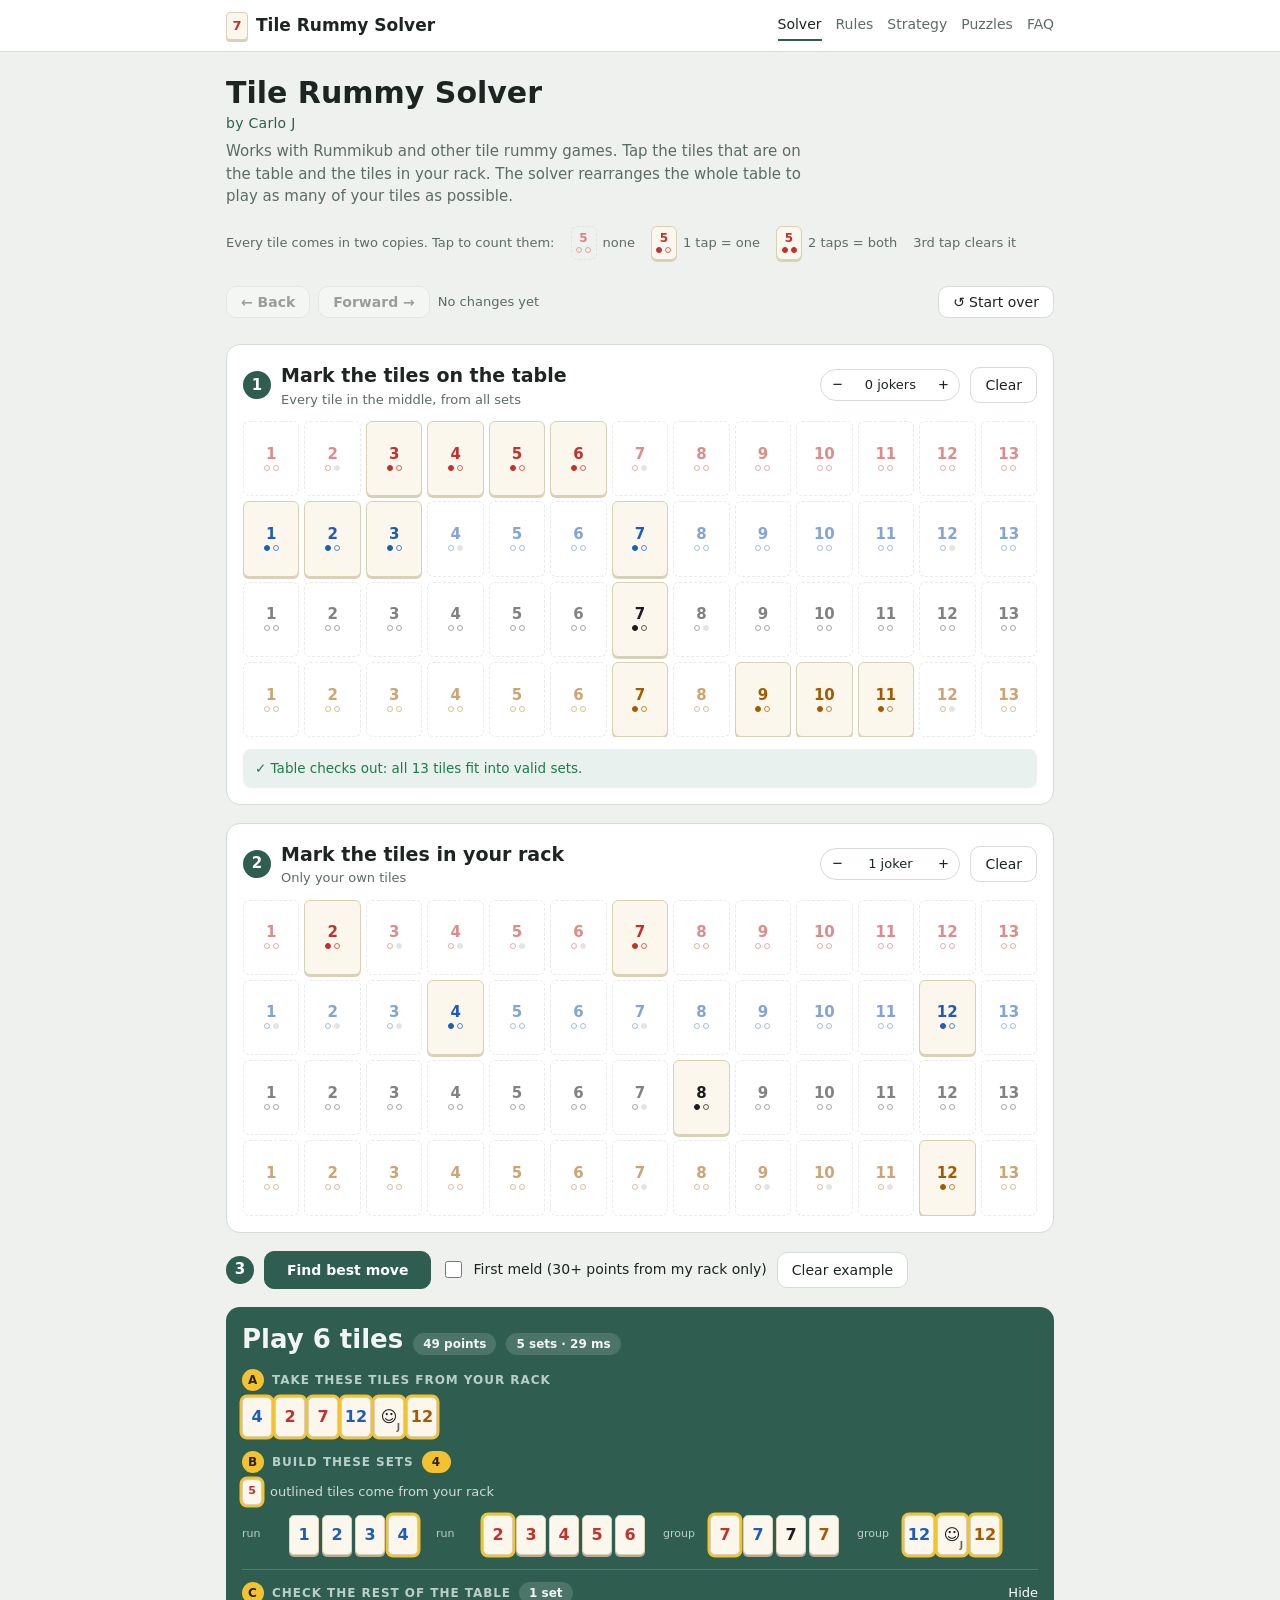
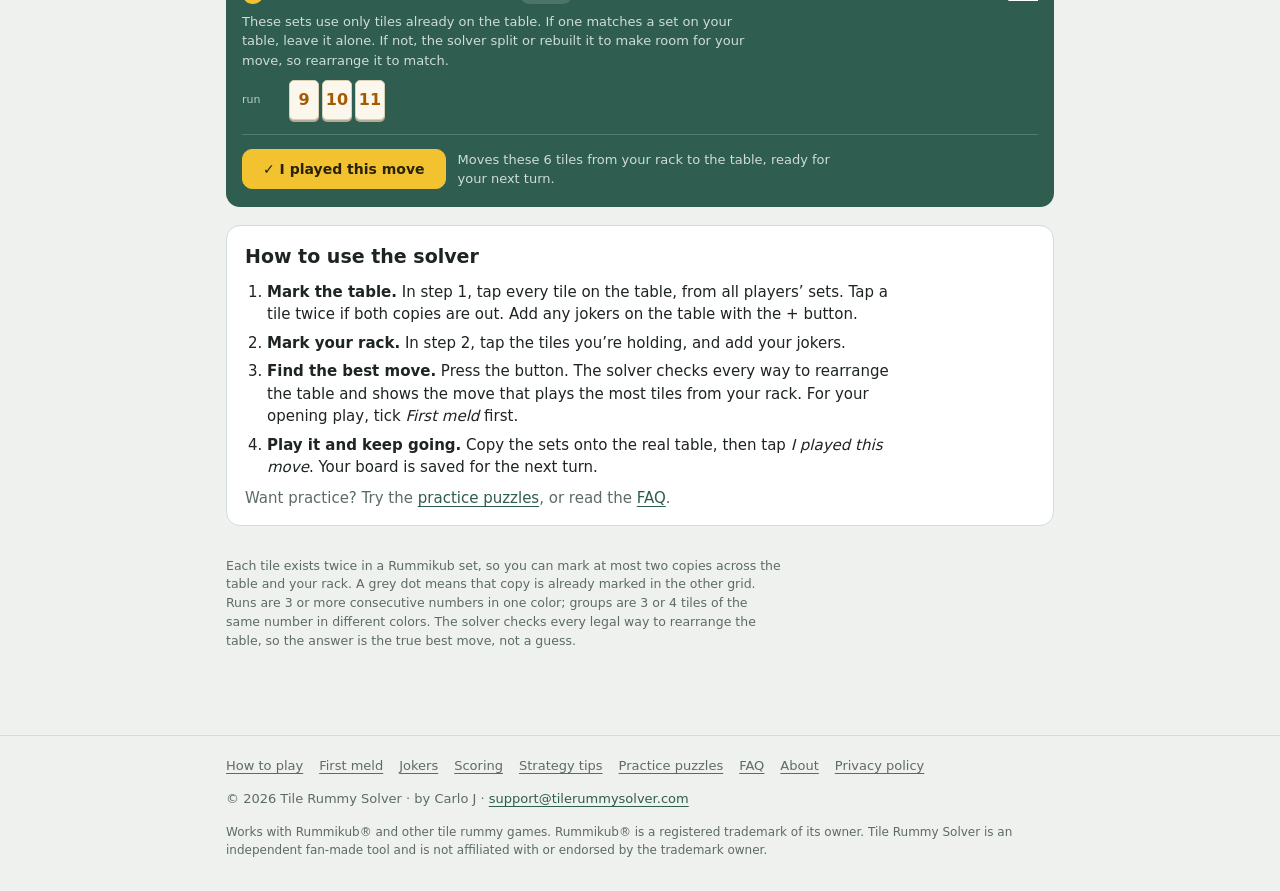
==== tile-rummy-solver-repo/tile-rummy-solver/site/index.html @ 746aa1cf "Add files via upload" ====
<!DOCTYPE html>
<html lang="en">
<head>
<meta charset="utf-8">
<meta name="viewport" content="width=device-width, initial-scale=1">
<title>Tile Rummy Solver: Find the Best Move (Rummikub-Style)</title>
<meta name="description" content="Free tile rummy solver for Rummikub-style games. Enter the table and your rack to see the move that plays the most tiles, with jokers.">
<link rel="canonical" href="https://tilerummysolver.com/">
<meta property="og:type" content="website">
<meta property="og:site_name" content="Tile Rummy Solver">
<meta property="og:title" content="Tile Rummy Solver: Find the Best Move (Rummikub-Style)">
<meta property="og:description" content="Free tile rummy solver for Rummikub-style games. Enter the table and your rack to see the move that plays the most tiles, with jokers.">
<meta property="og:url" content="https://tilerummysolver.com/">
<meta property="og:image" content="https://tilerummysolver.com/og-image.png">
<meta property="og:image:width" content="1200">
<meta property="og:image:height" content="630">
<meta property="og:image:alt" content="Tile Rummy Solver: find the best move in tile rummy">
<meta name="twitter:card" content="summary_large_image">
<meta name="theme-color" content="#2f5d50">
<link rel="icon" href="favicon.svg" type="image/svg+xml">
<link rel="icon" href="favicon-32.png" sizes="32x32" type="image/png">
<link rel="apple-touch-icon" href="apple-touch-icon.png">
<link rel="stylesheet" href="site.css">
<script type="application/ld+json">{"@context": "https://schema.org", "@type": "WebApplication", "name": "Tile Rummy Solver", "url": "https://tilerummysolver.com/", "applicationCategory": "GameApplication", "operatingSystem": "Any (web browser)", "offers": {"@type": "Offer", "price": "0", "priceCurrency": "USD"}, "description": "Free tile rummy solver for Rummikub-style games. Enter the table and your rack to see the move that plays the most tiles, with jokers.", "author": {"@type": "Person", "name": "Carlo J"}}</script>
<style>
:root {
  /* Layout: input panels (table, rack) above a result panel; tiles are ivory blocks on a felt-toned surface */
  --bg: #eef1ee;
  --surface: #ffffff;
  --felt: #2f5d50;
  --ink: #1d2422;
  --muted: #5d6b66;
  --line: #d4dbd8;
  --accent: #2f5d50;
  --accent-ink: #ffffff;
  --tile: #fbf7ec;
  --tile-edge: #d9d0b8;
  --c0: #c4302b; --c1: #1f5bb8; --c2: #1d1d1f; --c3: #a65a00;
  --new: #f2c230;
  --font-display: ui-rounded, "SF Pro Rounded", "Segoe UI Variable Display", "Segoe UI", Roboto, system-ui, -apple-system, sans-serif;
  --font-body: system-ui, -apple-system, "Segoe UI", Roboto, "Helvetica Neue", Arial, sans-serif;
  color-scheme: light;
}
@media (prefers-color-scheme: dark) {
  :root:not([data-theme="light"]) {
    --bg: #121816; --surface: #1b2320; --felt: #1f3d35; --ink: #e6ece9; --muted: #98a8a2;
    --line: #2d3935; --accent: #6fc2a8; --accent-ink: #0f1a16; --tile-edge: #b9b099;
    color-scheme: dark;
  }
}
:root[data-theme="dark"] {
  --bg: #121816; --surface: #1b2320; --felt: #1f3d35; --ink: #e6ece9; --muted: #98a8a2;
  --line: #2d3935; --accent: #6fc2a8; --accent-ink: #0f1a16; --tile-edge: #b9b099;
  color-scheme: dark;
}
* { box-sizing: border-box; }
html, body { margin: 0; }
body { background: var(--bg); color: var(--ink); font-family: var(--font-body); font-size: 15px; line-height: 1.5; }
main { max-width: 860px; margin: 0 auto; padding: 24px 16px 48px; display: flex; flex-direction: column; gap: 18px; }
h1 { font-family: var(--font-display); font-weight: 800; font-size: 30px; line-height: 1.1; margin: 0; text-wrap: balance; }
h2 { font-family: var(--font-display); font-weight: 800; font-size: 19px; margin: 0; }
.byline { margin: 4px 0 0; font-family: var(--font-display); font-weight: 500; font-size: 14px; color: var(--accent); letter-spacing: .02em; }
.lede { color: var(--muted); margin: 6px 0 0; max-width: 62ch; }
.panel { background: var(--surface); border: 1px solid var(--line); border-radius: 14px; padding: 16px; display: flex; flex-direction: column; gap: 12px; }
.panel-head { display: flex; justify-content: space-between; align-items: center; gap: 12px; flex-wrap: wrap; }
.hint { color: var(--muted); font-size: 13px; }
.grid-wrap { overflow-x: auto; }
.grid { display: grid; grid-template-columns: repeat(13, minmax(28px, 1fr)); gap: 5px; min-width: 400px; }
.cell { position: relative; aspect-ratio: 3 / 4; border-radius: 6px; border: 1.5px dashed var(--line); background: transparent;
  font-family: var(--font-display); font-weight: 800; font-size: 15px; cursor: pointer; opacity: .55; padding: 0; transition: transform .08s;
  display: flex; flex-direction: column; align-items: center; justify-content: center; gap: 3px; line-height: 1; }
.pips { display: flex; gap: 3px; }
.pips i { width: 6px; height: 6px; border-radius: 50%; border: 1.3px solid currentColor; opacity: .7; }
.pips i.f { background: currentColor; opacity: 1; }
.pips i.x { border-color: var(--muted); background: var(--muted); opacity: .3; }
.cell.two { box-shadow: 0 2px 0 var(--tile-edge), 3px -3px 0 -1px var(--tile), 3px -3px 0 0 var(--tile-edge); }
.legend-row { display: flex; gap: 16px; flex-wrap: wrap; align-items: center; font-size: 13px; color: var(--muted); }
.legend-row .ex { display: inline-flex; align-items: center; gap: 6px; }
.legend-row .cell { width: 26px; cursor: default; font-size: 12px; }
.legend-row .cell:active { transform: none; }
.cell:hover { opacity: .85; }
.cell:active { transform: scale(.94); }
.cell.on { opacity: 1; border: 1px solid var(--tile-edge); background: var(--tile); box-shadow: 0 2px 0 var(--tile-edge); }
.cell.blocked { cursor: not-allowed; }
.k0 { color: var(--c0); } .k1 { color: var(--c1); } .k2 { color: var(--c2); } .k3 { color: var(--c3); }
:root[data-theme="dark"] .cell:not(.on).k2 { color: var(--muted); }
@media (prefers-color-scheme: dark) { :root:not([data-theme="light"]) .cell:not(.on).k2 { color: var(--muted); } }
.row-end { display: flex; align-items: center; gap: 10px; flex-wrap: wrap; }
.stepper { display: inline-flex; align-items: center; border: 1px solid var(--line); border-radius: 99px; overflow: hidden; }
.stepper button { border: 0; background: transparent; color: var(--ink); width: 32px; height: 30px; font-size: 17px; cursor: pointer; }
.stepper button:hover { background: var(--bg); }
.stepper span { min-width: 74px; text-align: center; font-size: 13px; font-weight: 500; font-variant-numeric: tabular-nums; }
.controls { display: flex; gap: 10px; flex-wrap: wrap; align-items: center; }
.btn { border: 1px solid var(--line); background: var(--surface); color: var(--ink); border-radius: 10px; padding: 9px 14px;
  font: 500 14px var(--font-body); cursor: pointer; }
.btn:hover { border-color: var(--muted); }
.btn.primary { background: var(--accent); color: var(--accent-ink); border-color: var(--accent); font-weight: 600; padding: 10px 22px; }
.check { display: inline-flex; align-items: center; gap: 8px; font-size: 14px; cursor: pointer; }
.check input { width: 17px; height: 17px; accent-color: var(--accent); }
button:focus-visible, input:focus-visible { outline: 2.5px solid var(--accent); outline-offset: 2px; }
.result { background: var(--felt); color: #f2f5f3; border-radius: 14px; padding: 18px 16px; display: flex; flex-direction: column; gap: 14px; }
.result h2 { color: #fff; }
.summary { display: flex; gap: 10px; flex-wrap: wrap; align-items: baseline; }
.big { font-family: var(--font-display); font-weight: 800; font-size: 26px; line-height: 1.1; }
.pill { display: inline-block; font-size: 12px; font-weight: 600; padding: 2px 10px; border-radius: 99px; background: rgba(255,255,255,.14); }
.pill.warn { background: #f2c230; color: #2a2205; }
.label { font-size: 12px; text-transform: uppercase; letter-spacing: .08em; color: #b9cfc7; font-weight: 600; }
.sets { display: flex; flex-wrap: wrap; gap: 10px 18px; }
.set { display: flex; gap: 3px; align-items: center; }
.set .kind { font-size: 11px; color: #b9cfc7; margin-right: 6px; width: 38px; }
.tile { width: 30px; height: 40px; border-radius: 5px; background: var(--tile); border: 1px solid #d9d0b8; box-shadow: 0 2px 0 #b5ab92;
  display: flex; align-items: center; justify-content: center; font-family: var(--font-display); font-weight: 800; font-size: 16px; position: relative; }
.tile.fresh { box-shadow: 0 0 0 2.5px var(--new), 0 2px 0 #b5ab92; }
.tile.joker::after { content: "J"; position: absolute; bottom: 1px; right: 3px; font-size: 9px; color: #6b6352; font-family: var(--font-body); }
.tile .k2-t { color: #1d1d1f; }
.pill.new { background: var(--new); color: #2a2205; }
.rest { border-top: 1px solid rgba(255,255,255,.18); padding-top: 12px; }
.rest summary { cursor: pointer; list-style: none; display: flex; align-items: center; gap: 8px; }
.rest summary::-webkit-details-marker { display: none; }
.rest .tog { margin-left: auto; font-size: 13px; color: #fff; text-decoration: underline; text-underline-offset: 3px; }
.rest[open] .tog { font-size: 0; }
.rest[open] .tog::after { content: "Hide"; font-size: 13px; }
.rest summary:focus-visible { outline: 2.5px solid var(--new); outline-offset: 3px; border-radius: 4px; }
.rest-note { color: #cfdcd7; font-size: 13px; margin: 8px 0 10px; max-width: 62ch; }
.step { flex: none; display: inline-flex; align-items: center; justify-content: center; width: 28px; height: 28px; border-radius: 50%;
  background: var(--accent); color: var(--accent-ink); font-family: var(--font-display); font-weight: 800; font-size: 15px; }
.step.sm { width: 22px; height: 22px; font-size: 12px; background: var(--new); color: #2a2205; }
.stepped { display: flex; align-items: center; gap: 10px; }
.stepped .sub { display: block; font-family: var(--font-body); font-weight: 400; font-size: 13px; color: var(--muted); }
.rstep { display: flex; align-items: center; gap: 8px; }
.apply-bar { display: flex; align-items: center; gap: 12px; flex-wrap: wrap; border-top: 1px solid rgba(255,255,255,.18); padding-top: 14px; }
.btn.apply { background: var(--new); color: #2a2205; border-color: var(--new); font-weight: 700; padding: 11px 20px; }
.btn.apply:hover { filter: brightness(1.05); }
.btn.ghost { background: transparent; color: #fff; border-color: rgba(255,255,255,.5); }
.apply-note { font-size: 13px; color: #cfdcd7; max-width: 46ch; }
.histbar { display: flex; align-items: center; gap: 8px; flex-wrap: wrap; position: sticky; top: 0; z-index: 5; background: var(--bg); padding: 8px 0; }
.btn.hist { padding: 7px 14px; font-weight: 600; }
.btn.hist:disabled { opacity: .4; cursor: default; }
.btn.restart { margin-left: auto; padding: 7px 14px; }
.btn.restart.armed { background: #d93025; border-color: #d93025; color: #fff; font-weight: 600; }
.hist-count { font-size: 13px; color: var(--muted); font-variant-numeric: tabular-nums; }
.tcheck { font-size: 13.5px; color: var(--muted); border-radius: 8px; padding: 9px 12px; background: var(--bg); }
.tcheck.ok { color: #1f7a4d; background: rgba(31,122,77,.1); font-weight: 500; }
.tcheck.warn { color: var(--ink); background: rgba(217,48,37,.1); border: 1px solid rgba(217,48,37,.35); }
:root[data-theme="dark"] .tcheck.ok { color: #7fd6a8; }
@media (prefers-color-scheme: dark) { :root:not([data-theme="light"]) .tcheck.ok { color: #7fd6a8; } }
.cell.suspect { outline: 2.5px solid #d93025; outline-offset: 1px; }
.warnbox { background: #f2c230; color: #2a2205; border-radius: 10px; padding: 10px 14px; font-size: 14px; }
.ctabs { display: none; gap: 6px; flex-wrap: wrap; }
.ctab { flex: 1 1 0; min-width: 0; border: 1px solid var(--line); background: var(--bg); border-radius: 9px; padding: 8px 4px; font: 700 13px var(--font-body); cursor: pointer; display: inline-flex; justify-content: center; gap: 4px; }
.ctab[aria-selected="true"] { background: var(--tile); border-color: var(--tile-edge); box-shadow: inset 0 -3px 0 currentColor; }
.ctab .ccount { font-weight: 500; color: var(--muted); }
.howto { background: var(--surface); border: 1px solid var(--line); border-radius: 14px; padding: 16px 18px; }
.howto ol { margin: 10px 0 8px; padding-left: 22px; display: flex; flex-direction: column; gap: 6px; max-width: 70ch; }
.howto p { margin: 0; color: var(--muted); }
.noscript { background: #f2c230; color: #2a2205; padding: 12px 14px; border-radius: 10px; }
.spinner { display: inline-block; width: 12px; height: 12px; border: 2px solid rgba(255,255,255,.35); border-top-color: #fff; border-radius: 50%; animation: spin .8s linear infinite; vertical-align: -1px; margin-left: 6px; }
@keyframes spin { to { transform: rotate(360deg); } }
@media (max-width: 600px) {
  .panel { padding: 12px; }
  .ctabs { display: flex; }
  .grid { grid-template-columns: repeat(7, 1fr); min-width: 0; gap: 6px; }
  .grid-wrap { overflow: visible; }
  .grid[data-color="0"] .cell:not(.k0), .grid[data-color="1"] .cell:not(.k1),
  .grid[data-color="2"] .cell:not(.k2), .grid[data-color="3"] .cell:not(.k3) { display: none; }
  .cell { font-size: 18px; }
  .pips i { width: 7px; height: 7px; }
}
@media (prefers-reduced-motion: reduce) { .spinner { animation: none; } }
.legend { font-size: 13px; color: #cfdcd7; display: flex; gap: 8px; align-items: center; }
.legend .tile { width: 20px; height: 26px; font-size: 11px; }
.empty-msg { color: #dbe6e2; margin: 0; max-width: 60ch; }
.foot { font-size: 12.5px; color: var(--muted); max-width: 70ch; }
@media (max-width: 520px) { h1 { font-size: 25px; } .set .kind { display: none; } .tile { width: 26px; height: 35px; font-size: 14px; } }
@media (prefers-reduced-motion: reduce) { .cell { transition: none; } }
</style>
</head>
<body>
<header class="topbar"><div class="topbar-in">
  <a class="brand" href="index.html"><span class="brand-tile" aria-hidden="true">7</span>Tile Rummy Solver</a>
  <nav class="nav" aria-label="Main"><a href="index.html" aria-current="page">Solver</a><a href="how-to-play.html">Rules</a><a href="strategy.html">Strategy</a><a href="puzzles.html">Puzzles</a><a href="faq.html">FAQ</a></nav>
</div></header>
<main>
  <header>
    <h1>Tile Rummy Solver</h1>
    <p class="byline">by Carlo J</p>
    <p class="lede">Works with Rummikub and other tile rummy games. Tap the tiles that are on the table and the tiles in your rack. The solver rearranges the whole table to play as many of your tiles as possible.</p>
  </header>

  <div class="legend-row" aria-label="How tapping works">
    <span>Every tile comes in two copies. Tap to count them:</span>
    <span class="ex"><span class="cell k0" aria-hidden="true">5<span class="pips"><i></i><i></i></span></span> none</span>
    <span class="ex"><span class="cell k0 on" aria-hidden="true">5<span class="pips"><i class="f"></i><i></i></span></span> 1 tap = one</span>
    <span class="ex"><span class="cell k0 on two" aria-hidden="true">5<span class="pips"><i class="f"></i><i class="f"></i></span></span> 2 taps = both</span>
    <span>3rd tap clears it</span>
  </div>

  <div class="histbar" role="group" aria-label="History">
    <button type="button" class="btn hist" id="hist-back" disabled title="Back (Ctrl+Z)">← Back</button>
    <button type="button" class="btn hist" id="hist-fwd" disabled title="Forward (Ctrl+Shift+Z)">Forward →</button>
    <span class="hist-count" id="hist-count">No changes yet</span>
    <button type="button" class="btn restart" id="restart" title="Clear the table, your rack, jokers and history">↺ Start over</button>
  </div>

  <section class="panel" aria-labelledby="t-h">
    <div class="panel-head">
      <h2 id="t-h" class="stepped"><span class="step">1</span><span>Mark the tiles on the table<span class="sub">Every tile in the middle, from all sets</span></span></h2>
      <div class="row-end">
        <div class="stepper" aria-label="Jokers on the table">
          <button type="button" id="tj-minus" aria-label="Remove a joker from the table">−</button>
          <span id="tj-val">0 jokers</span>
          <button type="button" id="tj-plus" aria-label="Add a joker to the table">+</button>
        </div>
        <button type="button" class="btn" id="clear-table">Clear</button>
      </div>
    </div>
    <div class="ctabs" role="tablist" aria-label="Tile color" data-grid="table"><button type="button" role="tab" class="ctab k0" data-c="0">Red<span class="ccount"></span></button><button type="button" role="tab" class="ctab k1" data-c="1">Blue<span class="ccount"></span></button><button type="button" role="tab" class="ctab k2" data-c="2">Black<span class="ccount"></span></button><button type="button" role="tab" class="ctab k3" data-c="3">Orange<span class="ccount"></span></button></div>
    <div class="grid-wrap"><div class="grid" id="grid-table"></div></div>
    <div class="tcheck" id="tcheck" aria-live="polite"></div>
  </section>

  <section class="panel" aria-labelledby="r-h">
    <div class="panel-head">
      <h2 id="r-h" class="stepped"><span class="step">2</span><span>Mark the tiles in your rack<span class="sub">Only your own tiles</span></span></h2>
      <div class="row-end">
        <div class="stepper" aria-label="Jokers in your rack">
          <button type="button" id="rj-minus" aria-label="Remove a joker from your rack">−</button>
          <span id="rj-val">0 jokers</span>
          <button type="button" id="rj-plus" aria-label="Add a joker to your rack">+</button>
        </div>
        <button type="button" class="btn" id="clear-rack">Clear</button>
      </div>
    </div>
    <div class="ctabs" role="tablist" aria-label="Tile color" data-grid="rack"><button type="button" role="tab" class="ctab k0" data-c="0">Red<span class="ccount"></span></button><button type="button" role="tab" class="ctab k1" data-c="1">Blue<span class="ccount"></span></button><button type="button" role="tab" class="ctab k2" data-c="2">Black<span class="ccount"></span></button><button type="button" role="tab" class="ctab k3" data-c="3">Orange<span class="ccount"></span></button></div>
    <div class="grid-wrap"><div class="grid" id="grid-rack"></div></div>
  </section>

  <div class="controls"><span class="step" aria-hidden="true">3</span>
    <button type="button" class="btn primary" id="solve">Find best move</button>
    <label class="check" for="initial"><input type="checkbox" id="initial"> First meld (30+ points from my rack only)</label>
    <button type="button" class="btn" id="example">Load example</button>
  </div>

  <section class="result" id="result" aria-live="polite"></section>

  <noscript><p class="noscript">The solver needs JavaScript. Turn it on in your browser settings to use it. The <a href="how-to-play.html">rules</a> and <a href="strategy.html">strategy tips</a> work without it.</p></noscript>

  <section class="howto" aria-labelledby="howto-h">
    <h2 id="howto-h">How to use the solver</h2>
    <ol>
      <li><strong>Mark the table.</strong> In step 1, tap every tile on the table, from all players’ sets. Tap a tile twice if both copies are out. Add any jokers on the table with the + button.</li>
      <li><strong>Mark your rack.</strong> In step 2, tap the tiles you’re holding, and add your jokers.</li>
      <li><strong>Find the best move.</strong> Press the button. The solver checks every way to rearrange the table and shows the move that plays the most tiles from your rack. For your opening play, tick <em>First meld</em> first.</li>
      <li><strong>Play it and keep going.</strong> Copy the sets onto the real table, then tap <em>I played this move</em>. Your board is saved for the next turn.</li>
    </ol>
    <p>Want practice? Try the <a href="puzzles.html">practice puzzles</a>, or read the <a href="faq.html">FAQ</a>.</p>
  </section>

  <p class="foot">Each tile exists twice in a Rummikub set, so you can mark at most two copies across the table and your rack. A grey dot means that copy is already marked in the other grid. Runs are 3 or more consecutive numbers in one color; groups are 3 or 4 tiles of the same number in different colors. The solver checks every legal way to rearrange the table, so the answer is the true best move, not a guess.</p>
</main>
<footer class="sitefoot"><div class="sitefoot-in">
  <nav class="guides" aria-label="Guides"><a href="how-to-play.html">How to play</a><a href="first-meld.html">First meld</a><a href="jokers.html">Jokers</a><a href="scoring.html">Scoring</a><a href="strategy.html">Strategy tips</a><a href="puzzles.html">Practice puzzles</a><a href="faq.html">FAQ</a><a href="about.html">About</a><a href="privacy.html">Privacy policy</a></nav>
  <span>© <span data-year>2026</span> Tile Rummy Solver · by Carlo J · <a href="mailto:support@tilerummysolver.com">support@tilerummysolver.com</a></span>
  <a class="tip" data-kofi href="#" hidden>☕ Support this project</a>
  <span class="tm">Works with Rummikub® and other tile rummy games. Rummikub® is a registered trademark of its owner. Tile Rummy Solver is an independent fan-made tool and is not affiliated with or endorsed by the trademark owner.</span>
</div></footer>
<script src="site.js"></script>

<script src="solver.js"></script>
<script>
// Runs the solver in a background thread so the page never freezes.
// A new request replaces an unfinished one (the old run is stopped).
function makeRunner() {
  let w = null, busy = false, seq = 0, pending = null, workerOk = typeof Worker === 'function';
  const spawn = () => {
    try { w = new Worker('solver.js'); } catch (e) { workerOk = false; w = null; return; }
    w.onmessage = e => { busy = false; const p = pending; pending = null; if (p && e.data.id === p.id) p.resolve(e.data); };
    w.onerror = () => { busy = false; workerOk = false; const p = pending; pending = null; if (p) p.resolve(runHere(p.payload)); };
  };
  const runHere = d => {   // fallback when workers aren't available (e.g. a file opened from disk)
    const t0 = performance.now();
    let res;
    if (d.mode === 'check') res = solve(d.table, empty(), d.tj, 0, false, true);
    else {
      res = solve(d.table, d.rack, d.tj, d.rj, d.initial, false);
      if (!res && !d.initial) { res = solve(d.table, d.rack, d.tj, d.rj, false, true); if (res) res.relaxed = true; }
    }
    return { res, ms: Math.round(performance.now() - t0) };
  };
  return payload => new Promise(resolve => {
    if (workerOk && !w) spawn();
    if (!workerOk) { setTimeout(() => resolve(runHere(payload)), 0); return; }
    if (busy) { w.terminate(); if (pending) pending.resolve(null); spawn(); if (!workerOk) { resolve(runHere(payload)); return; } }
    const id = ++seq;
    pending = { id, resolve, payload }; busy = true;
    w.postMessage(Object.assign({ id }, payload));
  });
}
const runCheckJob = makeRunner(), runSolveJob = makeRunner();

const COLORS = ['Red', 'Blue', 'Black', 'Orange'];
const empty = () => [0, 1, 2, 3].map(() => Array(14).fill(0));
let state = { table: empty(), rack: empty(), tj: 0, rj: 0, initial: false };

try {
  const saved = JSON.parse(localStorage.getItem('rummikub-solver') || 'null');
  if (saved && saved.table && saved.rack) state = Object.assign(state, saved);
} catch (e) {}
const persist = () => { try { localStorage.setItem('rummikub-solver', JSON.stringify(state)); } catch (e) {} };
// History for Back / Forward: every saved change becomes a step
let histCur = null, past = [], future = [];
const save = () => {
  const now = JSON.stringify(state);
  if (histCur !== null && now !== histCur) {
    past.push(histCur); if (past.length > 200) past.shift();
    future = [];
  }
  histCur = now; persist(); updateHist();
};
function updateHist() {
  const b = document.getElementById('hist-back'), f = document.getElementById('hist-fwd');
  if (!b) return;
  b.disabled = !past.length; f.disabled = !future.length;
  document.getElementById('hist-count').textContent = past.length ? `${past.length} step${past.length === 1 ? '' : 's'} back` : 'No changes yet';
}
function travel(dir) {
  const from = dir < 0 ? past : future, to = dir < 0 ? future : past;
  if (!from.length) return;
  to.push(histCur); histCur = from.pop();
  state = JSON.parse(histCur);
  render(); persist(); updateHist(); runSolve();
}

function buildGrid(which) {
  const el = document.getElementById('grid-' + which);
  el.innerHTML = '';
  for (let c = 0; c < 4; c++) for (let v = 1; v <= 13; v++) {
    const b = document.createElement('button');
    b.type = 'button';
    b.className = 'cell k' + c;
    b.dataset.c = c; b.dataset.v = v;
    b.addEventListener('click', () => {
      const other = which === 'table' ? state.rack : state.table;
      const mine = state[which];
      const max = 2 - other[c][v];
      mine[c][v] = mine[c][v] >= max ? 0 : mine[c][v] + 1;
      state.ex = false; render(); save();
    });
    el.appendChild(b);
  }
}

function render() {
  ['table', 'rack'].forEach(which => {
    const other = which === 'table' ? state.rack : state.table;
    document.querySelectorAll('#grid-' + which + ' .cell').forEach(b => {
      const c = +b.dataset.c, v = +b.dataset.v, n = state[which][c][v];
      b.classList.toggle('on', n > 0);
      b.classList.toggle('two', n === 2);
      b.classList.toggle('blocked', n === 0 && other[c][v] >= 2);
      const o = other[c][v];
      const pips = [0, 1].map(i => i < n ? '<i class="f"></i>' : (i >= 2 - o ? '<i class="x"></i>' : '<i></i>')).join('');
      b.innerHTML = v + '<span class="pips">' + pips + '</span>';
      b.setAttribute('aria-label', `${COLORS[c]} ${v}: ${n} ${which === 'table' ? 'on the table' : 'in your rack'}`);
    });
  });
  const jl = n => n + (n === 1 ? ' joker' : ' jokers');
  document.getElementById('tj-val').textContent = jl(state.tj);
  document.getElementById('rj-val').textContent = jl(state.rj);
  document.getElementById('initial').checked = state.initial;
  document.getElementById('example').textContent = state.ex ? 'Clear example' : 'Load example';
  updateTabCounts();
  scheduleCheck();
}

// Live table check: finds table tiles that can't fit into any valid set
const tileName = t => COLORS[t.c] + ' ' + t.v;
let checkTimer = null, checkedKey = null, slowTimer = null;
function scheduleCheck() {
  const key = JSON.stringify([state.table, state.tj]);
  if (key === checkedKey) return;          // only re-check when the table itself changed
  checkedKey = key;
  clearTimeout(checkTimer); checkTimer = setTimeout(checkTable, 120);
}
async function checkTable() {
  const el = document.getElementById('tcheck');
  const cells = document.querySelectorAll('#grid-table .cell');
  const n = state.table.flat().reduce((a, b) => a + b, 0) + state.tj;
  if (n === 0) {
    cells.forEach(b => b.classList.remove('suspect'));
    el.className = 'tcheck';
    el.textContent = 'Mark every tile in the middle of the table, from all players’ sets, not just the ones you want to change.';
    return;
  }
  clearTimeout(slowTimer);
  slowTimer = setTimeout(() => { el.className = 'tcheck'; el.textContent = 'Checking the table…'; }, 250);
  const job = await runCheckJob({ mode: 'check', table: state.table, tj: state.tj });
  if (!job) return;                         // replaced by a newer check
  clearTimeout(slowTimer);
  cells.forEach(b => b.classList.remove('suspect'));
  const res = job.res;
  const bad = res ? res.leftover : [];
  const badJ = res ? res.leftoverJ : 0;
  if (!bad.length && !badJ) {
    el.className = 'tcheck ok';
    el.textContent = `✓ Table checks out: all ${n} tiles fit into valid sets.`;
    return;
  }
  bad.forEach(t => cells.forEach(b => { if (+b.dataset.c === t.c && +b.dataset.v === t.v) b.classList.add('suspect'); }));
  const names = bad.map(tileName).concat(badJ ? [badJ + ' joker' + (badJ > 1 ? 's' : '')] : []);
  const k = names.length;
  el.className = 'tcheck warn';
  el.innerHTML = `<strong>⚠ ${k === 1 ? 'This tile doesn’t' : 'These tiles don’t'} fit any set: ${names.join(', ')}.</strong> ${bad.length ? (bad.length === 1 ? 'It’s outlined in red. ' : 'They’re outlined in red. ') : ''}You may have missed a tile next to ${k === 1 ? 'it' : 'them'}, or tapped one by mistake. You can still press Find best move; ${k === 1 ? 'it' : 'they'}’ll be set aside.`;
}

function stepper(id, key, delta) {
  document.getElementById(id).addEventListener('click', () => {
    const nv = state[key] + delta;
    if (nv < 0 || state.tj + state.rj + delta > 2) return;
    state[key] = nv; state.ex = false; render(); save();
  });
}
stepper('tj-minus', 'tj', -1); stepper('tj-plus', 'tj', 1);
stepper('rj-minus', 'rj', -1); stepper('rj-plus', 'rj', 1);

document.getElementById('clear-table').addEventListener('click', () => { state.table = empty(); state.tj = 0; state.ex = false; render(); save(); });
document.getElementById('clear-rack').addEventListener('click', () => { state.rack = empty(); state.rj = 0; state.ex = false; render(); save(); });
document.getElementById('initial').addEventListener('change', e => { state.initial = e.target.checked; save(); });

function tileHTML(t) {
  const cls = 'tile' + (t.src === 'rack' ? ' fresh' : '') + (t.joker ? ' joker' : '');
  const label = (t.joker ? 'Joker as ' : '') + COLORS[t.c] + ' ' + t.v + (t.src === 'rack' ? ' (from your rack)' : '');
  return `<span class="${cls}" title="${label}" aria-label="${label}"><span class="k${t.c}${t.c === 2 ? ' k2-t' : ''}">${t.joker ? '☺' : t.v}</span></span>`;
}

async function runSolve() {
  const out = document.getElementById('result');
  const count = g => g.flat().reduce((a, b) => a + b, 0);
  if (count(state.rack) + state.rj === 0) {
    runSolveJob({ mode: 'check', table: empty(), tj: 0 });   // stops any unfinished solve
    out.innerHTML = '<h2>Result</h2><p class="empty-msg">Add the tiles in your rack to see what you can play.</p>';
    return;
  }
  out.innerHTML = '<h2>Result</h2><p class="empty-msg">Working it out… <span class="spinner" aria-hidden="true"></span></p>';
  const snap = JSON.parse(JSON.stringify({ table: state.table, rack: state.rack, tj: state.tj, rj: state.rj, initial: state.initial }));
  const job = await runSolveJob(Object.assign({ mode: 'solve' }, snap));
  if (!job) return;                         // a newer request replaced this one
  {
    let res = job.res;
    const ms = job.ms;
    let warn = '';
    if (res && res.relaxed) {
      const names = res.leftover.map(tileName).concat(res.leftoverJ ? [res.leftoverJ + ' joker' + (res.leftoverJ > 1 ? 's' : '')] : []);
      warn = `<div class="warnbox"><strong>Some table tiles were set aside:</strong> ${names.join(', ')}. They don’t fit any set, so this answer leaves them out. Fix them in step 1 (they’re outlined in red) for an exact answer.</div>`;
    }
    if (!res) {
      out.innerHTML = '<h2>No first meld yet</h2><p class="empty-msg">Your rack can’t make sets worth 30 points on its own. Draw a tile and try again next turn.</p>';
      return;
    }
    if (res.count === 0) {
      out.innerHTML = '<h2>No playable tiles</h2>' + warn + '<p class="empty-msg">Nothing from your rack fits, even after rearranging the table. Draw a tile this turn.</p>';
      return;
    }
    const played = res.sets.flatMap(s => s.tiles).filter(t => t.src === 'rack');
    const sets = res.sets;
    const usesRack = st => st.tiles.some(t => t.src === 'rack');
    const mine = sets.filter(usesRack), rest = sets.filter(st => !usesRack(st));
    const setHTML = st => `<div class="set"><span class="kind">${st.kind}</span>${st.tiles.map(tileHTML).join('')}</div>`;
    out.innerHTML = warn + `
      <div class="summary">
        <span class="big">Play ${res.count} tile${res.count === 1 ? '' : 's'}</span>
        <span class="pill">${res.value} points</span>
        ${state.initial ? '<span class="pill warn">First meld</span>' : ''}
        <span class="pill">${sets.length} sets · ${ms} ms</span>
      </div>
      <div><div class="label rstep"><span class="step sm">A</span>Take these tiles from your rack</div><div class="set" style="margin-top:6px;flex-wrap:wrap">${played.map(tileHTML).join('')}</div></div>
      <div>
        <div class="label rstep"><span class="step sm">B</span>${state.initial ? 'Lay down these sets' : 'Build these sets'} <span class="pill new">${mine.length}</span></div>
        <div class="legend" style="margin:6px 0 10px"><span class="tile fresh"><span class="k0">5</span></span> outlined tiles come from your rack</div>
        <div class="sets">${mine.map(setHTML).join('')}</div>
      </div>
      ${rest.length ? `<details class="rest" open>
        <summary><span class="label rstep"><span class="step sm">C</span>Check the rest of the table</span> <span class="pill">${rest.length} set${rest.length === 1 ? '' : 's'}</span> <span class="tog">Show</span></summary>
        <p class="rest-note">These sets use only tiles already on the table. If one matches a set on your table, leave it alone. If not, the solver split or rebuilt it to make room for your move, so rearrange it to match.</p>
        <div class="sets">${rest.map(setHTML).join('')}</div>
      </details>` : ''}
      <div class="apply-bar">
        <button type="button" class="btn apply" id="apply">✓ I played this move</button>
        <span class="apply-note">Moves these ${res.count} tile${res.count === 1 ? '' : 's'} from your rack to the table, ready for your next turn.</span>
      </div>`;
    lastPlayed = played;
    document.getElementById('apply').addEventListener('click', applyMove);
  }
}

let lastPlayed = null;
function applyMove() {
  if (!lastPlayed) return;
  const n = lastPlayed.length;
  lastPlayed.forEach(t => {
    if (t.joker) { state.rj--; state.tj++; }
    else { state.rack[t.c][t.v]--; state.table[t.c][t.v]++; }
  });
  lastPlayed = null;
  state.initial = false; state.ex = false;
  render(); save();
  const out = document.getElementById('result');
  const left = state.rack.flat().reduce((a, b) => a + b, 0) + state.rj;
  out.innerHTML = `
    <h2>${left === 0 ? 'Rack empty. You win!' : 'Table updated'}</h2>
    <p class="empty-msg">${n} tile${n === 1 ? '' : 's'} moved from your rack to the table${left ? `, and you have ${left} left` : ''}. Before your next turn, add any tiles you draw to step 2 and any tiles other players put down to step 1, then press Find best move again.</p>
    <div class="apply-bar"><button type="button" class="btn ghost" id="undo">Undo</button></div>`;
  document.getElementById('undo').addEventListener('click', () => {
    travel(-1);
  });
}
document.getElementById('solve').addEventListener('click', runSolve);

function loadExample() {
  const put = (g, list) => list.forEach(([c, v]) => g[c][v]++);
  state.table = empty(); state.rack = empty(); state.tj = 0; state.rj = 1; state.initial = false; state.ex = true;
  put(state.table, [[0,3],[0,4],[0,5],[0,6],[1,7],[2,7],[3,7],[3,9],[3,10],[3,11],[1,1],[1,2],[1,3]]);
  put(state.rack, [[0,7],[2,8],[1,12],[3,12],[1,4],[0,2]]);
}
document.getElementById('example').addEventListener('click', () => {
  if (state.ex) {
    state.table = empty(); state.rack = empty(); state.tj = 0; state.rj = 0; state.ex = false;
  } else {
    loadExample();
  }
  render(); save(); runSolve();
});

buildGrid('table'); buildGrid('rack');

// Phone layout: one color at a time
document.querySelectorAll('.ctabs').forEach(tl => {
  const grid = document.getElementById('grid-' + tl.dataset.grid);
  const select = c => {
    grid.dataset.color = c;
    tl.querySelectorAll('.ctab').forEach(b => b.setAttribute('aria-selected', String(+b.dataset.c === c)));
  };
  tl.querySelectorAll('.ctab').forEach(b => b.addEventListener('click', () => select(+b.dataset.c)));
  select(0);
});
function updateTabCounts() {
  document.querySelectorAll('.ctabs').forEach(tl => {
    const g = state[tl.dataset.grid];
    tl.querySelectorAll('.ctab').forEach(b => {
      const n = g[+b.dataset.c].reduce((a, x) => a + x, 0);
      b.querySelector('.ccount').textContent = n ? '· ' + n : '';
    });
  });
}

// Practice puzzles: tilerummysolver.com/#puzzle-3 opens that position
const PUZZLES = [{"id": "puzzle-1", "table": [[0, 0, 0, 1, 1, 1, 0, 0, 0, 0, 0, 0, 0, 0], [0, 0, 0, 0, 0, 0, 0, 1, 0, 0, 0, 0, 0, 0], [0, 0, 0, 0, 0, 0, 0, 1, 0, 0, 0, 0, 0, 0], [0, 0, 0, 0, 0, 0, 0, 1, 0, 0, 0, 0, 0, 0]], "rack": [[0, 0, 0, 0, 0, 0, 1, 0, 0, 0, 0, 0, 0, 0], [0, 0, 1, 0, 0, 0, 0, 0, 0, 0, 0, 0, 0, 0], [0, 0, 0, 0, 0, 0, 0, 0, 0, 0, 0, 0, 0, 0], [0, 0, 0, 0, 0, 0, 0, 0, 0, 0, 0, 0, 0, 0]], "tj": 0, "rj": 0, "initial": false}, {"id": "puzzle-2", "table": [[0, 0, 0, 0, 0, 0, 0, 0, 0, 0, 0, 0, 0, 0], [0, 0, 1, 1, 1, 1, 1, 1, 0, 0, 0, 0, 0, 0], [0, 0, 0, 0, 0, 0, 0, 0, 0, 0, 0, 0, 0, 0], [0, 0, 0, 0, 0, 0, 0, 0, 0, 0, 0, 0, 0, 0]], "rack": [[0, 0, 0, 0, 0, 0, 0, 0, 0, 0, 0, 0, 0, 0], [0, 0, 0, 0, 1, 0, 0, 0, 0, 0, 0, 0, 0, 0], [0, 0, 0, 0, 0, 0, 0, 0, 0, 1, 0, 0, 0, 0], [0, 0, 0, 0, 0, 0, 0, 0, 0, 0, 0, 0, 0, 0]], "tj": 0, "rj": 0, "initial": false}, {"id": "puzzle-3", "table": [[0, 0, 0, 0, 0, 0, 0, 0, 1, 0, 0, 0, 0, 0], [0, 0, 0, 0, 0, 0, 0, 0, 1, 0, 0, 0, 0, 0], [0, 1, 1, 1, 0, 0, 0, 0, 1, 0, 0, 0, 0, 0], [0, 0, 0, 0, 0, 0, 0, 0, 1, 0, 0, 0, 0, 0]], "rack": [[0, 0, 0, 0, 0, 0, 0, 0, 0, 1, 1, 0, 0, 0], [0, 0, 0, 0, 0, 0, 0, 0, 0, 0, 0, 0, 0, 0], [0, 0, 0, 0, 0, 0, 0, 0, 0, 0, 0, 0, 0, 0], [0, 0, 0, 0, 1, 0, 0, 0, 0, 0, 0, 0, 0, 0]], "tj": 0, "rj": 0, "initial": false}, {"id": "puzzle-4", "table": [[0, 0, 0, 0, 1, 1, 1, 0, 0, 0, 0, 0, 0, 0], [0, 0, 0, 0, 1, 1, 1, 0, 0, 0, 0, 0, 0, 0], [0, 0, 0, 0, 1, 1, 1, 0, 0, 0, 0, 0, 0, 0], [0, 0, 0, 0, 0, 0, 0, 0, 0, 0, 0, 0, 0, 0]], "rack": [[0, 0, 0, 0, 0, 0, 0, 0, 0, 0, 0, 0, 0, 0], [0, 0, 0, 0, 0, 0, 0, 0, 0, 0, 0, 0, 0, 0], [0, 0, 0, 0, 0, 0, 0, 0, 0, 0, 0, 0, 0, 0], [0, 0, 0, 0, 1, 1, 0, 0, 0, 0, 0, 0, 0, 0]], "tj": 0, "rj": 0, "initial": false}, {"id": "puzzle-5", "table": [[0, 0, 0, 0, 0, 0, 0, 0, 0, 0, 1, 0, 1, 0], [0, 0, 0, 0, 0, 0, 0, 0, 0, 0, 0, 0, 0, 0], [0, 0, 0, 0, 1, 1, 1, 0, 0, 0, 0, 0, 0, 0], [0, 0, 0, 0, 0, 0, 0, 0, 0, 0, 0, 0, 0, 0]], "rack": [[0, 0, 0, 0, 0, 0, 0, 0, 0, 0, 0, 1, 0, 0], [0, 0, 0, 0, 0, 0, 0, 0, 0, 0, 0, 1, 0, 0], [0, 0, 0, 0, 0, 0, 0, 0, 0, 0, 0, 0, 0, 0], [0, 0, 0, 0, 0, 0, 0, 0, 0, 0, 0, 1, 0, 0]], "tj": 1, "rj": 0, "initial": false}, {"id": "puzzle-6", "table": [[0, 0, 0, 0, 0, 0, 0, 0, 0, 0, 0, 0, 0, 0], [0, 0, 0, 0, 0, 0, 0, 0, 0, 0, 0, 0, 0, 0], [0, 0, 0, 0, 0, 0, 0, 0, 0, 0, 0, 0, 0, 0], [0, 0, 0, 0, 0, 0, 0, 0, 0, 0, 0, 0, 0, 0]], "rack": [[0, 0, 0, 0, 0, 0, 0, 0, 0, 0, 1, 1, 1, 0], [0, 1, 0, 0, 0, 0, 0, 1, 0, 0, 0, 0, 0, 0], [0, 1, 0, 0, 0, 0, 0, 0, 0, 0, 0, 0, 0, 0], [0, 1, 0, 0, 0, 0, 0, 0, 0, 0, 0, 0, 0, 0]], "tj": 0, "rj": 0, "initial": true}];
function loadPuzzleFromHash() {
  const p = PUZZLES.find(x => '#' + x.id === location.hash);
  if (!p) return false;
  state.table = JSON.parse(JSON.stringify(p.table)); state.rack = JSON.parse(JSON.stringify(p.rack));
  state.tj = p.tj; state.rj = p.rj; state.initial = p.initial; state.ex = false;
  render(); save(); runSolve();
  return true;
}
window.addEventListener('hashchange', loadPuzzleFromHash);
if (!loadPuzzleFromHash()) {
  if (state.table.flat().every(n => !n) && state.rack.flat().every(n => !n)) loadExample();
  render(); save(); runSolve();
}
document.getElementById('hist-back').addEventListener('click', () => travel(-1));
// Start over: two taps (no browser pop-ups allowed), wipes board, settings and history
let restartArmed = null;
document.getElementById('restart').addEventListener('click', e => {
  const btn = e.currentTarget;
  if (!restartArmed) {
    btn.textContent = 'Tap again to clear all'; btn.classList.add('armed');
    restartArmed = setTimeout(() => { restartArmed = null; btn.textContent = '↺ Start over'; btn.classList.remove('armed'); }, 3000);
    return;
  }
  clearTimeout(restartArmed); restartArmed = null;
  btn.textContent = '↺ Start over'; btn.classList.remove('armed');
  state = { table: empty(), rack: empty(), tj: 0, rj: 0, initial: false, ex: false };
  past = []; future = []; histCur = null; lastPlayed = null;
  try { localStorage.removeItem('rummikub-solver'); } catch (err) {}
  render(); save(); runSolve();
  window.scrollTo({ top: 0, behavior: 'smooth' });
});
document.getElementById('hist-fwd').addEventListener('click', () => travel(1));
document.addEventListener('keydown', e => {
  if (!(e.ctrlKey || e.metaKey) || e.key.toLowerCase() !== 'z') return;
  e.preventDefault(); travel(e.shiftKey ? 1 : -1);
});
</script>
</body>
</html>
---- tile-rummy-solver-repo/tile-rummy-solver/site/site.css ----
:root {
  /* Shared shell for every page: top bar, footer, reading pages */
  --bg: #eef1ee;
  --surface: #ffffff;
  --felt: #2f5d50;
  --ink: #1d2422;
  --muted: #5d6b66;
  --line: #d4dbd8;
  --accent: #2f5d50;
  --accent-ink: #ffffff;
  --tile: #fbf7ec;
  --tile-edge: #d9d0b8;
  --c0: #c4302b; --c1: #1f5bb8; --c2: #1d1d1f; --c3: #a65a00;
  --new: #f2c230;
  --font-display: ui-rounded, "SF Pro Rounded", "Segoe UI Variable Display", "Segoe UI", Roboto, system-ui, -apple-system, sans-serif;
  --font-body: system-ui, -apple-system, "Segoe UI", Roboto, "Helvetica Neue", Arial, sans-serif;
  color-scheme: light;
}
@media (prefers-color-scheme: dark) {
  :root:not([data-theme="light"]) {
    --bg: #121816; --surface: #1b2320; --felt: #1f3d35; --ink: #e6ece9; --muted: #98a8a2;
    --line: #2d3935; --accent: #6fc2a8; --accent-ink: #0f1a16; --tile-edge: #b9b099;
    color-scheme: dark;
  }
}
:root[data-theme="dark"] {
  --bg: #121816; --surface: #1b2320; --felt: #1f3d35; --ink: #e6ece9; --muted: #98a8a2;
  --line: #2d3935; --accent: #6fc2a8; --accent-ink: #0f1a16; --tile-edge: #b9b099;
  color-scheme: dark;
}
* { box-sizing: border-box; }
html, body { margin: 0; }
body { background: var(--bg); color: var(--ink); font-family: var(--font-body); font-size: 15px; line-height: 1.55; }
a { color: var(--accent); text-underline-offset: 3px; }
a:focus-visible, button:focus-visible { outline: 2.5px solid var(--accent); outline-offset: 2px; border-radius: 4px; }

.topbar { border-bottom: 1px solid var(--line); background: var(--surface); }
.topbar-in { max-width: 860px; margin: 0 auto; padding: 10px 16px; display: flex; align-items: center; gap: 8px 18px; flex-wrap: wrap; }
.brand { display: inline-flex; align-items: center; gap: 8px; font-family: var(--font-display); font-weight: 800; font-size: 17px; color: var(--ink); text-decoration: none; }
.brand-tile { width: 22px; height: 28px; border-radius: 4px; background: var(--tile); border: 1px solid var(--tile-edge); box-shadow: 0 2px 0 var(--tile-edge);
  display: inline-flex; align-items: center; justify-content: center; color: var(--c0); font-size: 13px; }
.nav { display: flex; gap: 4px 14px; flex-wrap: wrap; margin-left: auto; }
.nav a { color: var(--muted); text-decoration: none; font-size: 14px; font-weight: 500; padding: 4px 0; border-bottom: 2px solid transparent; }
.nav a:hover { color: var(--ink); }
.nav a[aria-current="page"] { color: var(--ink); border-bottom-color: var(--accent); }

.sitefoot { border-top: 1px solid var(--line); margin-top: 24px; }
.sitefoot-in { max-width: 860px; margin: 0 auto; padding: 20px 16px 32px; display: flex; flex-wrap: wrap; gap: 14px 24px; align-items: center; justify-content: space-between; font-size: 13px; color: var(--muted); }
.sitefoot .links { display: flex; gap: 14px; flex-wrap: wrap; }
.sitefoot .links a { color: var(--muted); }
.sitefoot .tm { flex-basis: 100%; font-size: 12px; }
.tip { display: inline-flex; align-items: center; gap: 8px; background: var(--new); color: #2a2205; text-decoration: none; font-weight: 600;
  font-size: 14px; padding: 8px 14px; border-radius: 99px; }
.tip:hover { filter: brightness(1.05); }
.tip[hidden] { display: none; }

/* Reading pages */
.prose { max-width: 860px; margin: 0 auto; padding: 28px 16px 24px; }
.prose > * { max-width: 66ch; }
.prose h1 { font-family: var(--font-display); font-weight: 800; font-size: 34px; line-height: 1.1; margin: 0 0 6px; text-wrap: balance; }
.prose .intro { color: var(--muted); font-size: 17px; margin: 0 0 22px; }
.prose h2 { font-family: var(--font-display); font-weight: 800; font-size: 21px; margin: 30px 0 8px; text-wrap: balance; }
.prose h3 { font-size: 16px; margin: 20px 0 4px; }
.prose p, .prose li { margin: 0 0 10px; }
.prose ul, .prose ol { padding-left: 22px; margin: 0 0 12px; }
.prose .callout { background: var(--surface); border: 1px solid var(--line); border-left: 4px solid var(--accent); border-radius: 8px; padding: 12px 16px; margin: 18px 0; }
.prose .cta { display: inline-block; margin-top: 8px; background: var(--accent); color: var(--accent-ink); text-decoration: none; font-weight: 600; padding: 10px 20px; border-radius: 10px; }
.prose .tips { list-style: none; padding: 0; counter-reset: tip; display: flex; flex-direction: column; gap: 14px; }
.prose .tips li { counter-increment: tip; background: var(--surface); border: 1px solid var(--line); border-radius: 12px; padding: 14px 16px 12px 58px; position: relative; margin: 0; }
.prose .tips li::before { content: counter(tip); position: absolute; left: 16px; top: 14px; width: 28px; height: 28px; border-radius: 50%; background: var(--accent); color: var(--accent-ink);
  font-family: var(--font-display); font-weight: 800; display: flex; align-items: center; justify-content: center; }
.prose .tips h3 { margin: 2px 0 4px; }
.tiles-inline { display: inline-flex; gap: 3px; vertical-align: middle; margin: 0 2px; }
.t { width: 22px; height: 29px; border-radius: 4px; background: var(--tile); border: 1px solid var(--tile-edge); box-shadow: 0 1.5px 0 var(--tile-edge);
  display: inline-flex; align-items: center; justify-content: center; font-family: var(--font-display); font-weight: 800; font-size: 13px; line-height: 1; }
.t.r { color: var(--c0); } .t.b { color: var(--c1); } .t.k { color: var(--c2); } .t.o { color: var(--c3); }
.updated { color: var(--muted); font-size: 13px; }
@media (max-width: 520px) { .prose h1 { font-size: 27px; } .nav { margin-left: 0; } }

.sitefoot .guides { flex-basis: 100%; display: flex; flex-wrap: wrap; gap: 6px 16px; }
.sitefoot .guides a { color: var(--muted); }
.puzzle { background: var(--surface); border: 1px solid var(--line); border-radius: 14px; padding: 16px; margin: 0 0 16px; max-width: none; }
.puzzle h2 { margin: 0 0 2px; font-size: 19px; }
.puzzle .lvl { font-size: 12px; font-weight: 600; text-transform: uppercase; letter-spacing: .06em; color: var(--muted); }
.puzzle .row { display: flex; gap: 6px 10px; flex-wrap: wrap; align-items: center; margin: 8px 0; }
.puzzle .row > b { width: 54px; font-size: 13px; color: var(--muted); font-weight: 600; }
.puzzle .sets { display: flex; gap: 8px 16px; flex-wrap: wrap; }
.puzzle details { margin-top: 10px; }
.puzzle summary { cursor: pointer; font-weight: 600; color: var(--accent); }
.puzzle .actions { display: flex; gap: 10px; flex-wrap: wrap; align-items: center; margin-top: 10px; }
.t.j { color: #6b6352; }
.t.new { box-shadow: 0 0 0 2px var(--new), 0 1.5px 0 var(--tile-edge); }
.faq h2 { font-size: 18px; }
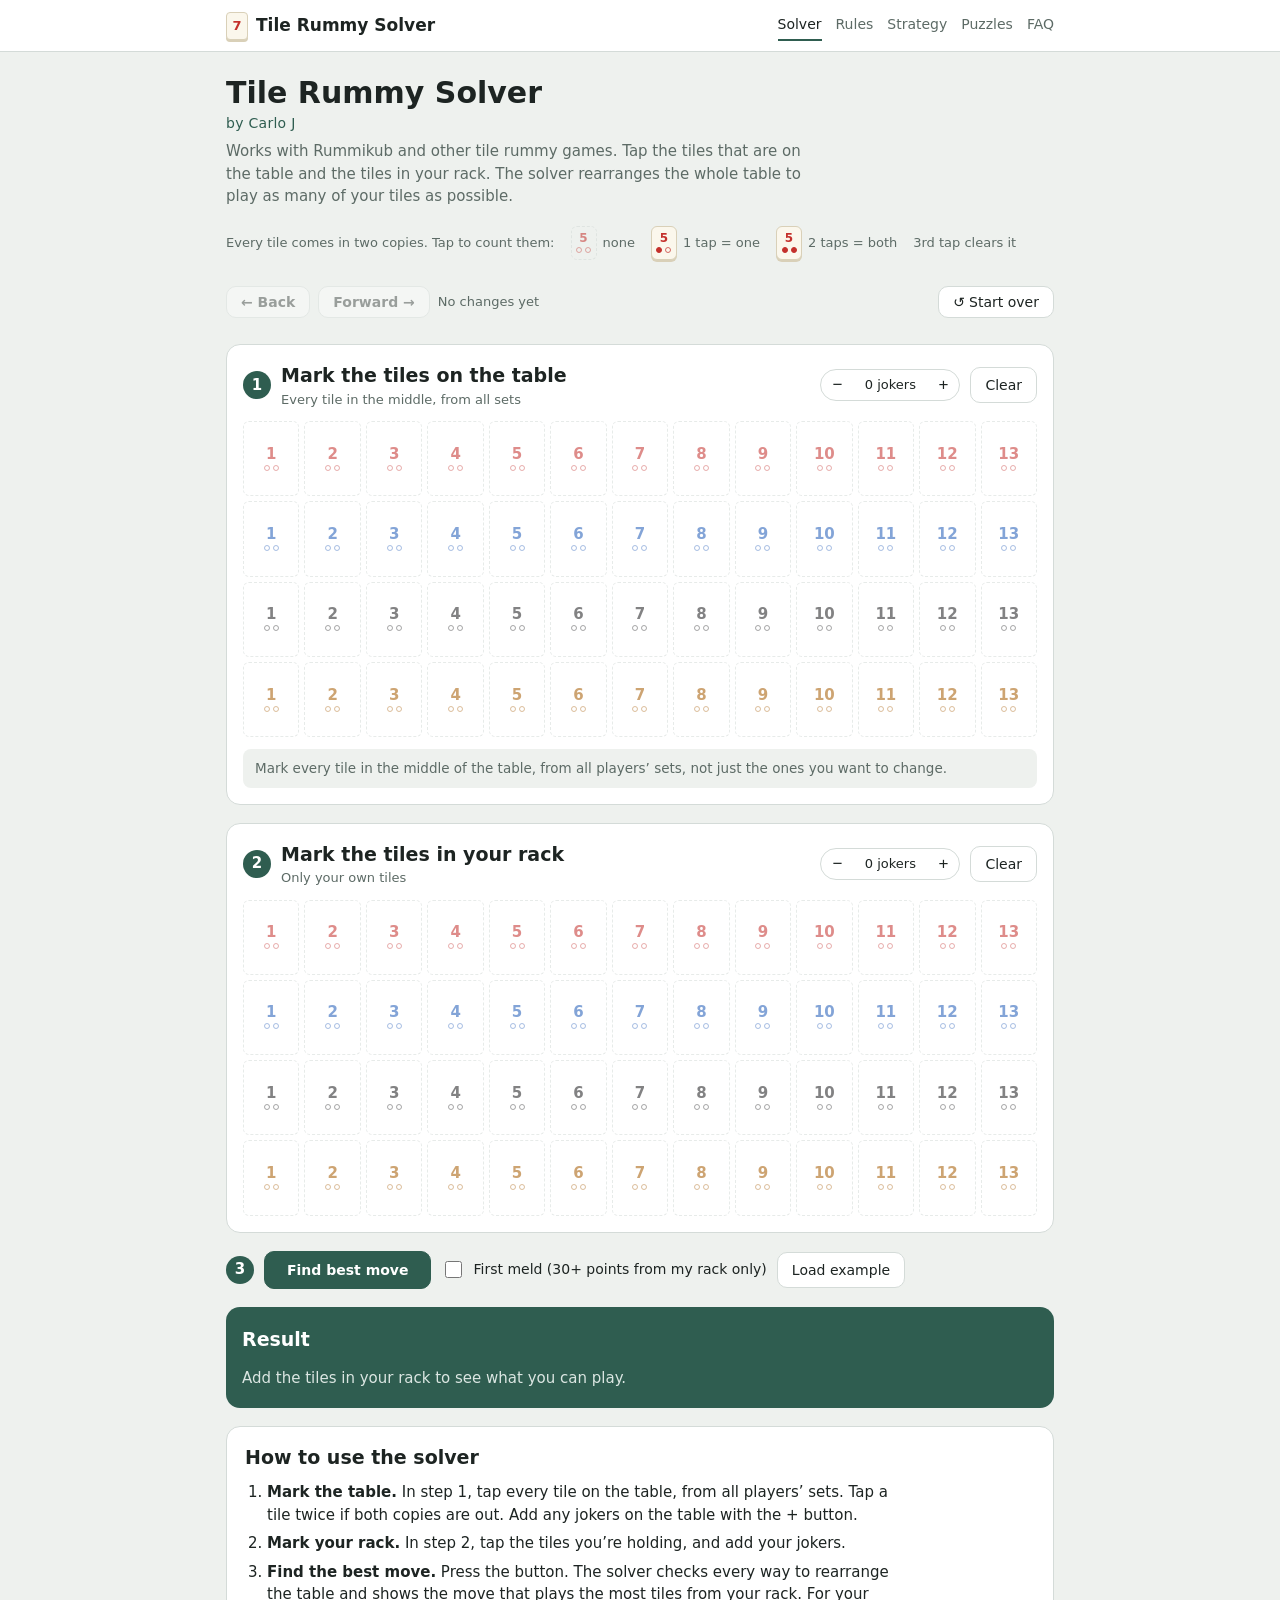
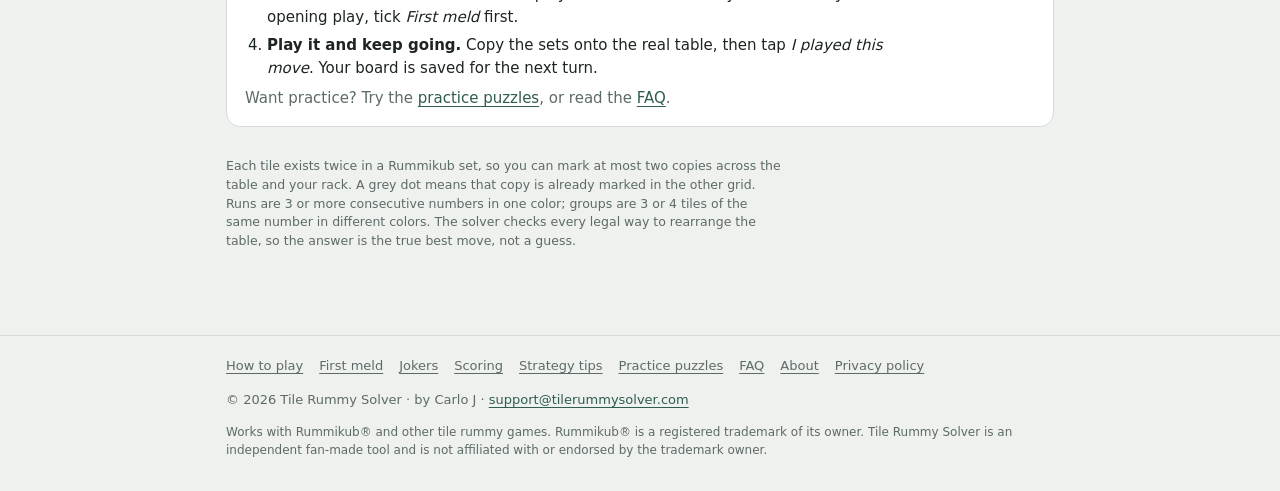
==== commit a0e4248f: "Add files via upload" ====
--- a/tile-rummy-solver-repo/tile-rummy-solver/site/index.html
+++ b/tile-rummy-solver-repo/tile-rummy-solver/site/index.html
@@ -565,7 +565,7 @@
 }
 window.addEventListener('hashchange', loadPuzzleFromHash);
 if (!loadPuzzleFromHash()) {
-  if (state.table.flat().every(n => !n) && state.rack.flat().every(n => !n)) loadExample();
+  // First visit starts empty; returning visitors get their saved board back. "Load example" is one tap away.
   render(); save(); runSolve();
 }
 document.getElementById('hist-back').addEventListener('click', () => travel(-1));
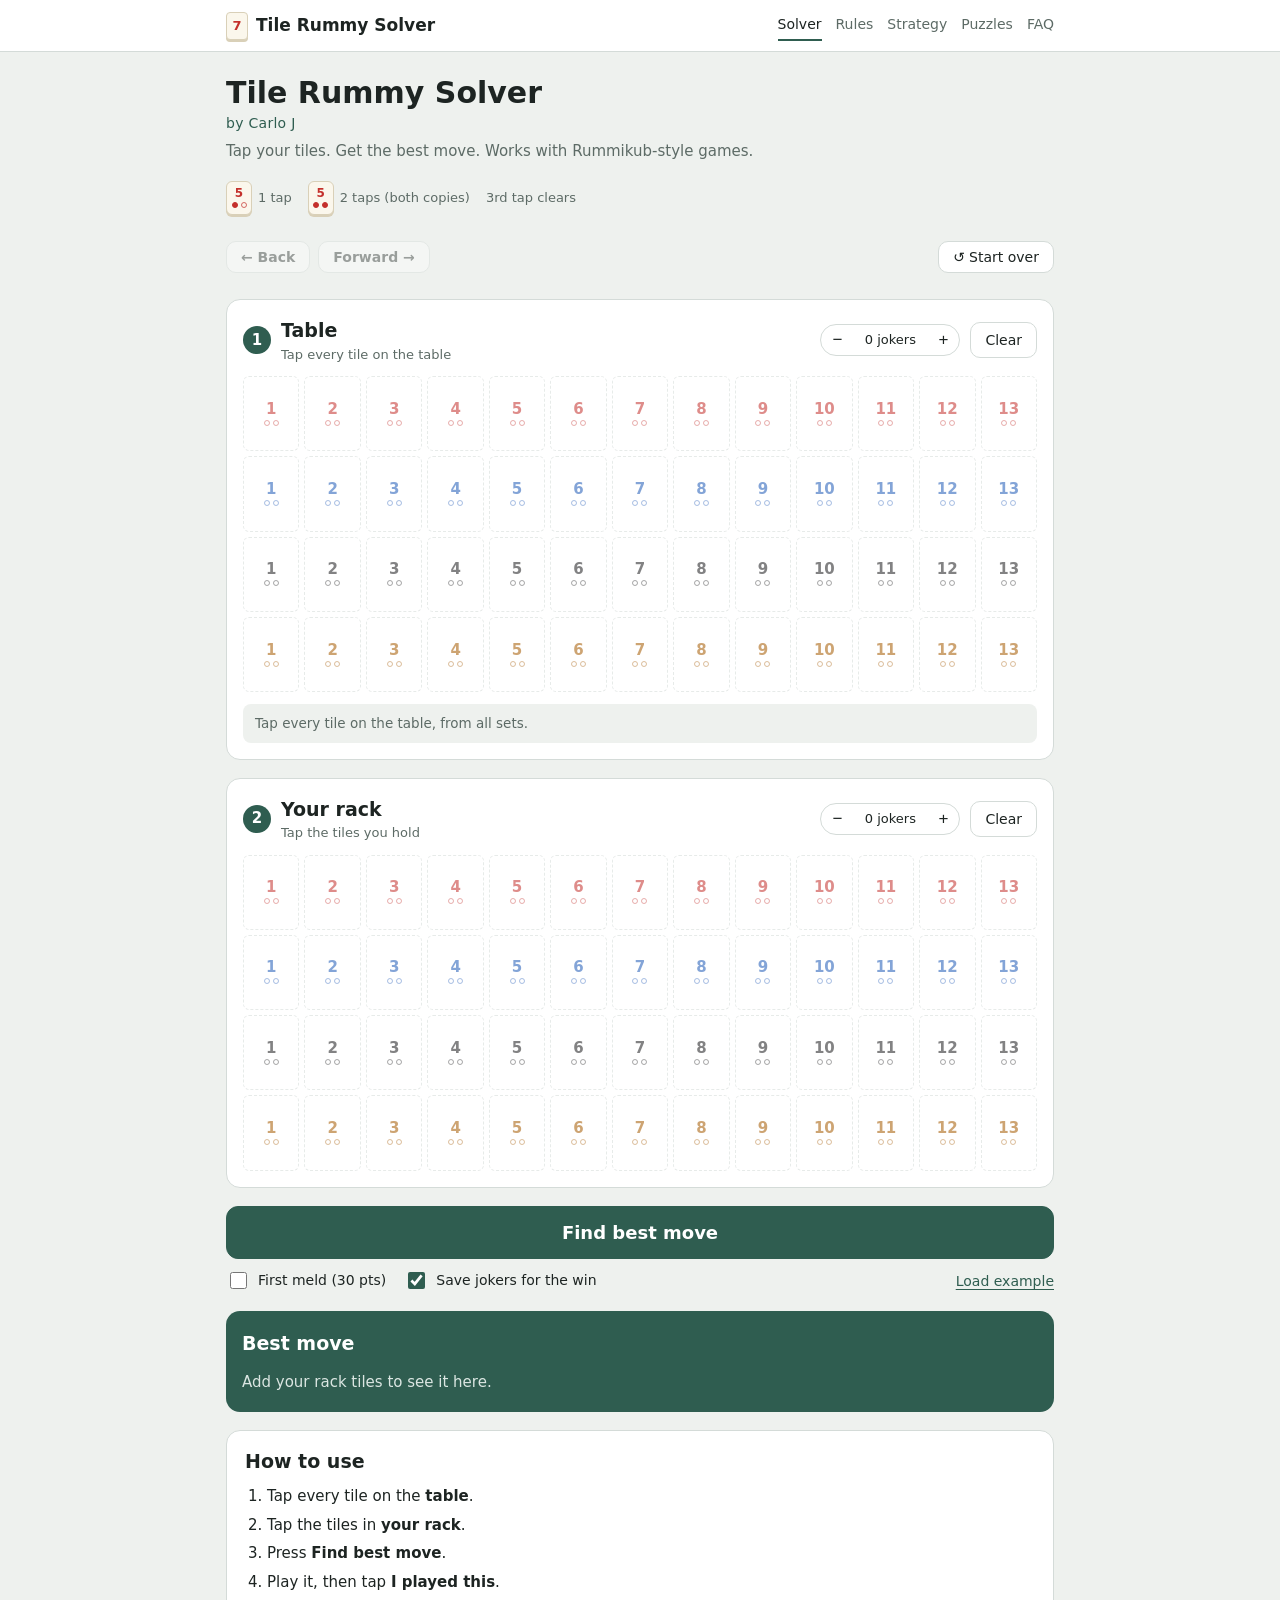
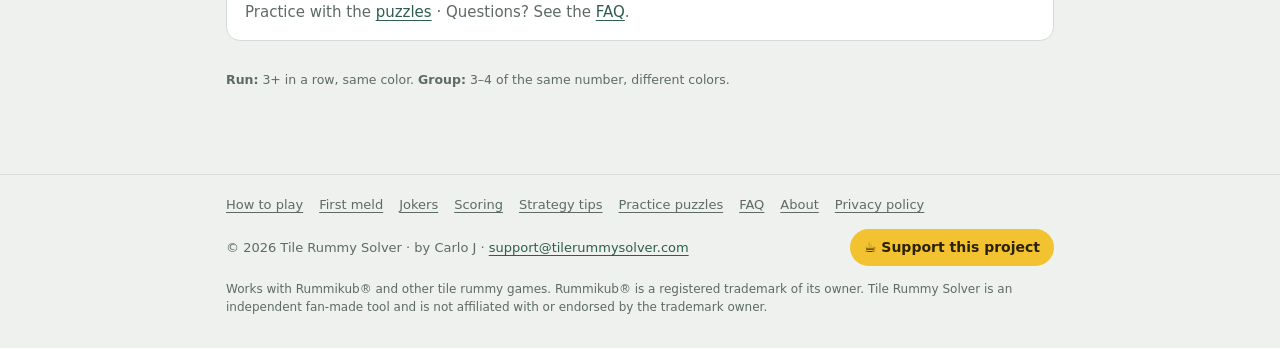
==== commit 4b7cad55: "Simpler interface, save-jokers option, fix 'solve is not a function' - Shorter labels, one big Find " ====
--- a/tile-rummy-solver-repo/tile-rummy-solver/site/index.html
+++ b/tile-rummy-solver-repo/tile-rummy-solver/site/index.html
@@ -83,8 +83,19 @@
 .cell.on { opacity: 1; border: 1px solid var(--tile-edge); background: var(--tile); box-shadow: 0 2px 0 var(--tile-edge); }
 .cell.blocked { cursor: not-allowed; }
 .k0 { color: var(--c0); } .k1 { color: var(--c1); } .k2 { color: var(--c2); } .k3 { color: var(--c3); }
-:root[data-theme="dark"] .cell:not(.on).k2 { color: var(--muted); }
-@media (prefers-color-scheme: dark) { :root:not([data-theme="light"]) .cell:not(.on).k2 { color: var(--muted); } }
+/* Dark mode: black numbers sit on a dark background unless the tile is selected (ivory), so lighten them */
+:root[data-theme="dark"] .cell:not(.on).k2,
+:root[data-theme="dark"] .ctab.k2:not([aria-selected="true"]) { color: var(--ink); }
+@media (prefers-color-scheme: dark) {
+  :root:not([data-theme="light"]) .cell:not(.on).k2,
+  :root:not([data-theme="light"]) .ctab.k2:not([aria-selected="true"]) { color: var(--ink); }
+  :root:not([data-theme="light"]) .cell:not(.on).k0, :root:not([data-theme="light"]) .ctab.k0:not([aria-selected="true"]) { color: #ff8a80; }
+  :root:not([data-theme="light"]) .cell:not(.on).k1, :root:not([data-theme="light"]) .ctab.k1:not([aria-selected="true"]) { color: #8ab4ff; }
+  :root:not([data-theme="light"]) .cell:not(.on).k3, :root:not([data-theme="light"]) .ctab.k3:not([aria-selected="true"]) { color: #f0a85a; }
+}
+:root[data-theme="dark"] .cell:not(.on).k0, :root[data-theme="dark"] .ctab.k0:not([aria-selected="true"]) { color: #ff8a80; }
+:root[data-theme="dark"] .cell:not(.on).k1, :root[data-theme="dark"] .ctab.k1:not([aria-selected="true"]) { color: #8ab4ff; }
+:root[data-theme="dark"] .cell:not(.on).k3, :root[data-theme="dark"] .ctab.k3:not([aria-selected="true"]) { color: #f0a85a; }
 .row-end { display: flex; align-items: center; gap: 10px; flex-wrap: wrap; }
 .stepper { display: inline-flex; align-items: center; border: 1px solid var(--line); border-radius: 99px; overflow: hidden; }
 .stepper button { border: 0; background: transparent; color: var(--ink); width: 32px; height: 30px; font-size: 17px; cursor: pointer; }
@@ -145,6 +156,8 @@
 :root[data-theme="dark"] .tcheck.ok { color: #7fd6a8; }
 @media (prefers-color-scheme: dark) { :root:not([data-theme="light"]) .tcheck.ok { color: #7fd6a8; } }
 .cell.suspect { outline: 2.5px solid #d93025; outline-offset: 1px; }
+.jnote { background: rgba(255,255,255,.1); border: 1px solid rgba(255,255,255,.22); border-radius: 10px; padding: 10px 14px; font-size: 14px; color: #f2f5f3; }
+.jnote.win { background: #f2c230; color: #2a2205; border-color: #f2c230; }
 .warnbox { background: #f2c230; color: #2a2205; border-radius: 10px; padding: 10px 14px; font-size: 14px; }
 .ctabs { display: none; gap: 6px; flex-wrap: wrap; }
 .ctab { flex: 1 1 0; min-width: 0; border: 1px solid var(--line); background: var(--bg); border-radius: 9px; padding: 8px 4px; font: 700 13px var(--font-body); cursor: pointer; display: inline-flex; justify-content: center; gap: 4px; }
@@ -167,6 +180,11 @@
   .pips i { width: 7px; height: 7px; }
 }
 @media (prefers-reduced-motion: reduce) { .spinner { animation: none; } }
+.controls { flex-direction: column; align-items: stretch; gap: 10px; }
+.btn.big-go { width: 100%; font-size: 18px; padding: 15px 22px; border-radius: 12px; }
+.opts { display: flex; gap: 8px 18px; flex-wrap: wrap; align-items: center; }
+.linkbtn { background: none; border: 0; padding: 4px 0; margin-left: auto; color: var(--accent); font: 500 14px var(--font-body); text-decoration: underline; text-underline-offset: 3px; cursor: pointer; }
+.hist-count { display: none; }
 .legend { font-size: 13px; color: #cfdcd7; display: flex; gap: 8px; align-items: center; }
 .legend .tile { width: 20px; height: 26px; font-size: 11px; }
 .empty-msg { color: #dbe6e2; margin: 0; max-width: 60ch; }
@@ -184,15 +202,13 @@
   <header>
     <h1>Tile Rummy Solver</h1>
     <p class="byline">by Carlo J</p>
-    <p class="lede">Works with Rummikub and other tile rummy games. Tap the tiles that are on the table and the tiles in your rack. The solver rearranges the whole table to play as many of your tiles as possible.</p>
+    <p class="lede">Tap your tiles. Get the best move. Works with Rummikub-style games.</p>
   </header>
 
   <div class="legend-row" aria-label="How tapping works">
-    <span>Every tile comes in two copies. Tap to count them:</span>
-    <span class="ex"><span class="cell k0" aria-hidden="true">5<span class="pips"><i></i><i></i></span></span> none</span>
-    <span class="ex"><span class="cell k0 on" aria-hidden="true">5<span class="pips"><i class="f"></i><i></i></span></span> 1 tap = one</span>
-    <span class="ex"><span class="cell k0 on two" aria-hidden="true">5<span class="pips"><i class="f"></i><i class="f"></i></span></span> 2 taps = both</span>
-    <span>3rd tap clears it</span>
+    <span class="ex"><span class="cell k0 on" aria-hidden="true">5<span class="pips"><i class="f"></i><i></i></span></span> 1 tap</span>
+    <span class="ex"><span class="cell k0 on two" aria-hidden="true">5<span class="pips"><i class="f"></i><i class="f"></i></span></span> 2 taps (both copies)</span>
+    <span>3rd tap clears</span>
   </div>
 
   <div class="histbar" role="group" aria-label="History">
@@ -204,7 +220,7 @@
 
   <section class="panel" aria-labelledby="t-h">
     <div class="panel-head">
-      <h2 id="t-h" class="stepped"><span class="step">1</span><span>Mark the tiles on the table<span class="sub">Every tile in the middle, from all sets</span></span></h2>
+      <h2 id="t-h" class="stepped"><span class="step">1</span><span>Table<span class="sub">Tap every tile on the table</span></span></h2>
       <div class="row-end">
         <div class="stepper" aria-label="Jokers on the table">
           <button type="button" id="tj-minus" aria-label="Remove a joker from the table">−</button>
@@ -221,7 +237,7 @@
 
   <section class="panel" aria-labelledby="r-h">
     <div class="panel-head">
-      <h2 id="r-h" class="stepped"><span class="step">2</span><span>Mark the tiles in your rack<span class="sub">Only your own tiles</span></span></h2>
+      <h2 id="r-h" class="stepped"><span class="step">2</span><span>Your rack<span class="sub">Tap the tiles you hold</span></span></h2>
       <div class="row-end">
         <div class="stepper" aria-label="Jokers in your rack">
           <button type="button" id="rj-minus" aria-label="Remove a joker from your rack">−</button>
@@ -235,10 +251,13 @@
     <div class="grid-wrap"><div class="grid" id="grid-rack"></div></div>
   </section>
 
-  <div class="controls"><span class="step" aria-hidden="true">3</span>
-    <button type="button" class="btn primary" id="solve">Find best move</button>
-    <label class="check" for="initial"><input type="checkbox" id="initial"> First meld (30+ points from my rack only)</label>
-    <button type="button" class="btn" id="example">Load example</button>
+  <div class="controls">
+    <button type="button" class="btn primary big-go" id="find-btn">Find best move</button>
+    <div class="opts">
+      <label class="check" for="initial"><input type="checkbox" id="initial"> First meld (30 pts)</label>
+      <label class="check" for="savej" title="Keeps your jokers unless playing them wins the round"><input type="checkbox" id="savej"> Save jokers for the win</label>
+      <button type="button" class="linkbtn" id="example">Load example</button>
+    </div>
   </div>
 
   <section class="result" id="result" aria-live="polite"></section>
@@ -246,17 +265,17 @@
   <noscript><p class="noscript">The solver needs JavaScript. Turn it on in your browser settings to use it. The <a href="how-to-play.html">rules</a> and <a href="strategy.html">strategy tips</a> work without it.</p></noscript>
 
   <section class="howto" aria-labelledby="howto-h">
-    <h2 id="howto-h">How to use the solver</h2>
+    <h2 id="howto-h">How to use</h2>
     <ol>
-      <li><strong>Mark the table.</strong> In step 1, tap every tile on the table, from all players’ sets. Tap a tile twice if both copies are out. Add any jokers on the table with the + button.</li>
-      <li><strong>Mark your rack.</strong> In step 2, tap the tiles you’re holding, and add your jokers.</li>
-      <li><strong>Find the best move.</strong> Press the button. The solver checks every way to rearrange the table and shows the move that plays the most tiles from your rack. For your opening play, tick <em>First meld</em> first.</li>
-      <li><strong>Play it and keep going.</strong> Copy the sets onto the real table, then tap <em>I played this move</em>. Your board is saved for the next turn.</li>
+      <li>Tap every tile on the <strong>table</strong>.</li>
+      <li>Tap the tiles in <strong>your rack</strong>.</li>
+      <li>Press <strong>Find best move</strong>.</li>
+      <li>Play it, then tap <strong>I played this</strong>.</li>
     </ol>
-    <p>Want practice? Try the <a href="puzzles.html">practice puzzles</a>, or read the <a href="faq.html">FAQ</a>.</p>
+    <p>Practice with the <a href="puzzles.html">puzzles</a> · Questions? See the <a href="faq.html">FAQ</a>.</p>
   </section>
 
-  <p class="foot">Each tile exists twice in a Rummikub set, so you can mark at most two copies across the table and your rack. A grey dot means that copy is already marked in the other grid. Runs are 3 or more consecutive numbers in one color; groups are 3 or 4 tiles of the same number in different colors. The solver checks every legal way to rearrange the table, so the answer is the true best move, not a guess.</p>
+  <p class="foot"><strong>Run:</strong> 3+ in a row, same color. <strong>Group:</strong> 3–4 of the same number, different colors.</p>
 </main>
 <footer class="sitefoot"><div class="sitefoot-in">
   <nav class="guides" aria-label="Guides"><a href="how-to-play.html">How to play</a><a href="first-meld.html">First meld</a><a href="jokers.html">Jokers</a><a href="scoring.html">Scoring</a><a href="strategy.html">Strategy tips</a><a href="puzzles.html">Practice puzzles</a><a href="faq.html">FAQ</a><a href="about.html">About</a><a href="privacy.html">Privacy policy</a></nav>
@@ -266,24 +285,25 @@
 </div></footer>
 <script src="site.js"></script>
 
-<script src="solver.js"></script>
+<script src="solver.js?v=20261117"></script>
 <script>
 // Runs the solver in a background thread so the page never freezes.
 // A new request replaces an unfinished one (the old run is stopped).
 function makeRunner() {
   let w = null, busy = false, seq = 0, pending = null, workerOk = typeof Worker === 'function';
   const spawn = () => {
-    try { w = new Worker('solver.js'); } catch (e) { workerOk = false; w = null; return; }
+    try { w = new Worker('solver.js?v=20261117'); } catch (e) { workerOk = false; w = null; return; }
     w.onmessage = e => { busy = false; const p = pending; pending = null; if (p && e.data.id === p.id) p.resolve(e.data); };
-    w.onerror = () => { busy = false; workerOk = false; const p = pending; pending = null; if (p) p.resolve(runHere(p.payload)); };
+    w.onerror = e => { if (e && e.preventDefault) e.preventDefault(); busy = false; workerOk = false; const p = pending; pending = null; if (p) p.resolve(runHere(p.payload)); };
   };
   const runHere = d => {   // fallback when workers aren't available (e.g. a file opened from disk)
+    if (typeof rummySolve !== 'function') return { res: null, ms: 0, failed: true };   // solver.js didn't load
     const t0 = performance.now();
     let res;
-    if (d.mode === 'check') res = solve(d.table, empty(), d.tj, 0, false, true);
+    if (d.mode === 'check') res = rummySolve(d.table, empty(), d.tj, 0, false, true);
     else {
-      res = solve(d.table, d.rack, d.tj, d.rj, d.initial, false);
-      if (!res && !d.initial) { res = solve(d.table, d.rack, d.tj, d.rj, false, true); if (res) res.relaxed = true; }
+      res = rummySolve(d.table, d.rack, d.tj, d.rj, d.initial, false, d.saveJ);
+      if (!res && !d.initial) { res = rummySolve(d.table, d.rack, d.tj, d.rj, false, true, d.saveJ); if (res) res.relaxed = true; }
     }
     return { res, ms: Math.round(performance.now() - t0) };
   };
@@ -300,7 +320,7 @@
 
 const COLORS = ['Red', 'Blue', 'Black', 'Orange'];
 const empty = () => [0, 1, 2, 3].map(() => Array(14).fill(0));
-let state = { table: empty(), rack: empty(), tj: 0, rj: 0, initial: false };
+let state = { table: empty(), rack: empty(), tj: 0, rj: 0, initial: false, saveJ: true };
 
 try {
   const saved = JSON.parse(localStorage.getItem('rummikub-solver') || 'null');
@@ -321,7 +341,7 @@
   const b = document.getElementById('hist-back'), f = document.getElementById('hist-fwd');
   if (!b) return;
   b.disabled = !past.length; f.disabled = !future.length;
-  document.getElementById('hist-count').textContent = past.length ? `${past.length} step${past.length === 1 ? '' : 's'} back` : 'No changes yet';
+  document.getElementById('hist-count').textContent = '';
 }
 function travel(dir) {
   const from = dir < 0 ? past : future, to = dir < 0 ? future : past;
@@ -368,6 +388,7 @@
   document.getElementById('tj-val').textContent = jl(state.tj);
   document.getElementById('rj-val').textContent = jl(state.rj);
   document.getElementById('initial').checked = state.initial;
+  document.getElementById('savej').checked = state.saveJ !== false;
   document.getElementById('example').textContent = state.ex ? 'Clear example' : 'Load example';
   updateTabCounts();
   scheduleCheck();
@@ -389,13 +410,14 @@
   if (n === 0) {
     cells.forEach(b => b.classList.remove('suspect'));
     el.className = 'tcheck';
-    el.textContent = 'Mark every tile in the middle of the table, from all players’ sets, not just the ones you want to change.';
+    el.textContent = 'Tap every tile on the table, from all sets.';
     return;
   }
   clearTimeout(slowTimer);
-  slowTimer = setTimeout(() => { el.className = 'tcheck'; el.textContent = 'Checking the table…'; }, 250);
+  slowTimer = setTimeout(() => { el.className = 'tcheck'; el.textContent = 'Checking…'; }, 250);
   const job = await runCheckJob({ mode: 'check', table: state.table, tj: state.tj });
   if (!job) return;                         // replaced by a newer check
+  if (job.failed) { clearTimeout(slowTimer); el.className = 'tcheck warn'; el.textContent = 'The solver didn’t load. Refresh the page (Ctrl+F5).'; return; }
   clearTimeout(slowTimer);
   cells.forEach(b => b.classList.remove('suspect'));
   const res = job.res;
@@ -403,14 +425,14 @@
   const badJ = res ? res.leftoverJ : 0;
   if (!bad.length && !badJ) {
     el.className = 'tcheck ok';
-    el.textContent = `✓ Table checks out: all ${n} tiles fit into valid sets.`;
+    el.textContent = `✓ Table OK (${n} tiles)`;
     return;
   }
   bad.forEach(t => cells.forEach(b => { if (+b.dataset.c === t.c && +b.dataset.v === t.v) b.classList.add('suspect'); }));
   const names = bad.map(tileName).concat(badJ ? [badJ + ' joker' + (badJ > 1 ? 's' : '')] : []);
   const k = names.length;
   el.className = 'tcheck warn';
-  el.innerHTML = `<strong>⚠ ${k === 1 ? 'This tile doesn’t' : 'These tiles don’t'} fit any set: ${names.join(', ')}.</strong> ${bad.length ? (bad.length === 1 ? 'It’s outlined in red. ' : 'They’re outlined in red. ') : ''}You may have missed a tile next to ${k === 1 ? 'it' : 'them'}, or tapped one by mistake. You can still press Find best move; ${k === 1 ? 'it' : 'they'}’ll be set aside.`;
+  el.innerHTML = `<strong>⚠ Doesn’t fit: ${names.join(', ')}.</strong> Check the table (outlined in red).`;
 }
 
 function stepper(id, key, delta) {
@@ -426,6 +448,7 @@
 document.getElementById('clear-table').addEventListener('click', () => { state.table = empty(); state.tj = 0; state.ex = false; render(); save(); });
 document.getElementById('clear-rack').addEventListener('click', () => { state.rack = empty(); state.rj = 0; state.ex = false; render(); save(); });
 document.getElementById('initial').addEventListener('change', e => { state.initial = e.target.checked; save(); });
+document.getElementById('savej').addEventListener('change', e => { state.saveJ = e.target.checked; save(); runSolve(); });
 
 function tileHTML(t) {
   const cls = 'tile' + (t.src === 'rack' ? ' fresh' : '') + (t.joker ? ' joker' : '');
@@ -438,30 +461,35 @@
   const count = g => g.flat().reduce((a, b) => a + b, 0);
   if (count(state.rack) + state.rj === 0) {
     runSolveJob({ mode: 'check', table: empty(), tj: 0 });   // stops any unfinished solve
-    out.innerHTML = '<h2>Result</h2><p class="empty-msg">Add the tiles in your rack to see what you can play.</p>';
+    out.innerHTML = '<h2>Best move</h2><p class="empty-msg">Add your rack tiles to see it here.</p>';
     return;
   }
-  out.innerHTML = '<h2>Result</h2><p class="empty-msg">Working it out… <span class="spinner" aria-hidden="true"></span></p>';
-  const snap = JSON.parse(JSON.stringify({ table: state.table, rack: state.rack, tj: state.tj, rj: state.rj, initial: state.initial }));
+  out.innerHTML = '<h2>Best move</h2><p class="empty-msg">Thinking… <span class="spinner" aria-hidden="true"></span></p>';
+  const snap = JSON.parse(JSON.stringify({ table: state.table, rack: state.rack, tj: state.tj, rj: state.rj, initial: state.initial, saveJ: state.saveJ !== false }));
   const job = await runSolveJob(Object.assign({ mode: 'solve' }, snap));
   if (!job) return;                         // a newer request replaced this one
+  if (job.failed) { out.innerHTML = '<h2>Best move</h2><p class="empty-msg">The solver didn’t load. Refresh the page (Ctrl+F5).</p>'; return; }
   {
     let res = job.res;
     const ms = job.ms;
     let warn = '';
     if (res && res.relaxed) {
       const names = res.leftover.map(tileName).concat(res.leftoverJ ? [res.leftoverJ + ' joker' + (res.leftoverJ > 1 ? 's' : '')] : []);
-      warn = `<div class="warnbox"><strong>Some table tiles were set aside:</strong> ${names.join(', ')}. They don’t fit any set, so this answer leaves them out. Fix them in step 1 (they’re outlined in red) for an exact answer.</div>`;
+      warn = `<div class="warnbox">⚠ Left out (don’t fit): ${names.join(', ')}</div>`;
     }
+    const saving = snap.saveJ && snap.rj > 0;
+    const keptNote = saving ? '<div class="jnote">🃏 Joker kept: it wouldn’t win this round.</div>' : '';
     if (!res) {
-      out.innerHTML = '<h2>No first meld yet</h2><p class="empty-msg">Your rack can’t make sets worth 30 points on its own. Draw a tile and try again next turn.</p>';
+      out.innerHTML = '<h2>No first meld</h2>' + keptNote + '<p class="empty-msg">Can’t reach 30 points' + (saving ? ' without your joker' : '') + '. Draw a tile.</p>';
       return;
     }
     if (res.count === 0) {
-      out.innerHTML = '<h2>No playable tiles</h2>' + warn + '<p class="empty-msg">Nothing from your rack fits, even after rearranging the table. Draw a tile this turn.</p>';
+      out.innerHTML = '<h2>No move</h2>' + warn + keptNote + '<p class="empty-msg">Nothing fits' + (saving ? ' without your joker' : '') + '. Draw a tile.</p>';
       return;
     }
     const played = res.sets.flatMap(s => s.tiles).filter(t => t.src === 'rack');
+    const jUsed = played.filter(t => t.joker).length;
+    if (saving) warn += jUsed ? '<div class="jnote win">🃏 <strong>Joker played: you win!</strong></div>' : keptNote;
     const sets = res.sets;
     const usesRack = st => st.tiles.some(t => t.src === 'rack');
     const mine = sets.filter(usesRack), rest = sets.filter(st => !usesRack(st));
@@ -471,22 +499,20 @@
         <span class="big">Play ${res.count} tile${res.count === 1 ? '' : 's'}</span>
         <span class="pill">${res.value} points</span>
         ${state.initial ? '<span class="pill warn">First meld</span>' : ''}
-        <span class="pill">${sets.length} sets · ${ms} ms</span>
       </div>
-      <div><div class="label rstep"><span class="step sm">A</span>Take these tiles from your rack</div><div class="set" style="margin-top:6px;flex-wrap:wrap">${played.map(tileHTML).join('')}</div></div>
+      <div><div class="label rstep"><span class="step sm">A</span>From your rack</div><div class="set" style="margin-top:6px;flex-wrap:wrap">${played.map(tileHTML).join('')}</div></div>
       <div>
-        <div class="label rstep"><span class="step sm">B</span>${state.initial ? 'Lay down these sets' : 'Build these sets'} <span class="pill new">${mine.length}</span></div>
-        <div class="legend" style="margin:6px 0 10px"><span class="tile fresh"><span class="k0">5</span></span> outlined tiles come from your rack</div>
+        <div class="label rstep"><span class="step sm">B</span>${state.initial ? 'Lay down' : 'Build these'}</div>
+        <div style="height:8px"></div>
         <div class="sets">${mine.map(setHTML).join('')}</div>
       </div>
       ${rest.length ? `<details class="rest" open>
-        <summary><span class="label rstep"><span class="step sm">C</span>Check the rest of the table</span> <span class="pill">${rest.length} set${rest.length === 1 ? '' : 's'}</span> <span class="tog">Show</span></summary>
-        <p class="rest-note">These sets use only tiles already on the table. If one matches a set on your table, leave it alone. If not, the solver split or rebuilt it to make room for your move, so rearrange it to match.</p>
+        <summary><span class="label rstep"><span class="step sm">C</span>Rest of the table</span> <span class="tog">Show</span></summary>
+        <p class="rest-note">Rearrange the table to match.</p>
         <div class="sets">${rest.map(setHTML).join('')}</div>
       </details>` : ''}
       <div class="apply-bar">
-        <button type="button" class="btn apply" id="apply">✓ I played this move</button>
-        <span class="apply-note">Moves these ${res.count} tile${res.count === 1 ? '' : 's'} from your rack to the table, ready for your next turn.</span>
+        <button type="button" class="btn apply" id="apply">✓ I played this</button>
       </div>`;
     lastPlayed = played;
     document.getElementById('apply').addEventListener('click', applyMove);
@@ -507,14 +533,14 @@
   const out = document.getElementById('result');
   const left = state.rack.flat().reduce((a, b) => a + b, 0) + state.rj;
   out.innerHTML = `
-    <h2>${left === 0 ? 'Rack empty. You win!' : 'Table updated'}</h2>
-    <p class="empty-msg">${n} tile${n === 1 ? '' : 's'} moved from your rack to the table${left ? `, and you have ${left} left` : ''}. Before your next turn, add any tiles you draw to step 2 and any tiles other players put down to step 1, then press Find best move again.</p>
+    <h2>${left === 0 ? 'You win! 🎉' : 'Done!'}</h2>
+    <p class="empty-msg">${n} tile${n === 1 ? '' : 's'} moved to the table. Add new tiles, then solve again.</p>
     <div class="apply-bar"><button type="button" class="btn ghost" id="undo">Undo</button></div>`;
   document.getElementById('undo').addEventListener('click', () => {
     travel(-1);
   });
 }
-document.getElementById('solve').addEventListener('click', runSolve);
+document.getElementById('find-btn').addEventListener('click', runSolve);
 
 function loadExample() {
   const put = (g, list) => list.forEach(([c, v]) => g[c][v]++);
@@ -580,7 +606,7 @@
   }
   clearTimeout(restartArmed); restartArmed = null;
   btn.textContent = '↺ Start over'; btn.classList.remove('armed');
-  state = { table: empty(), rack: empty(), tj: 0, rj: 0, initial: false, ex: false };
+  state = { table: empty(), rack: empty(), tj: 0, rj: 0, initial: false, ex: false, saveJ: true };
   past = []; future = []; histCur = null; lastPlayed = null;
   try { localStorage.removeItem('rummikub-solver'); } catch (err) {}
   render(); save(); runSolve();
